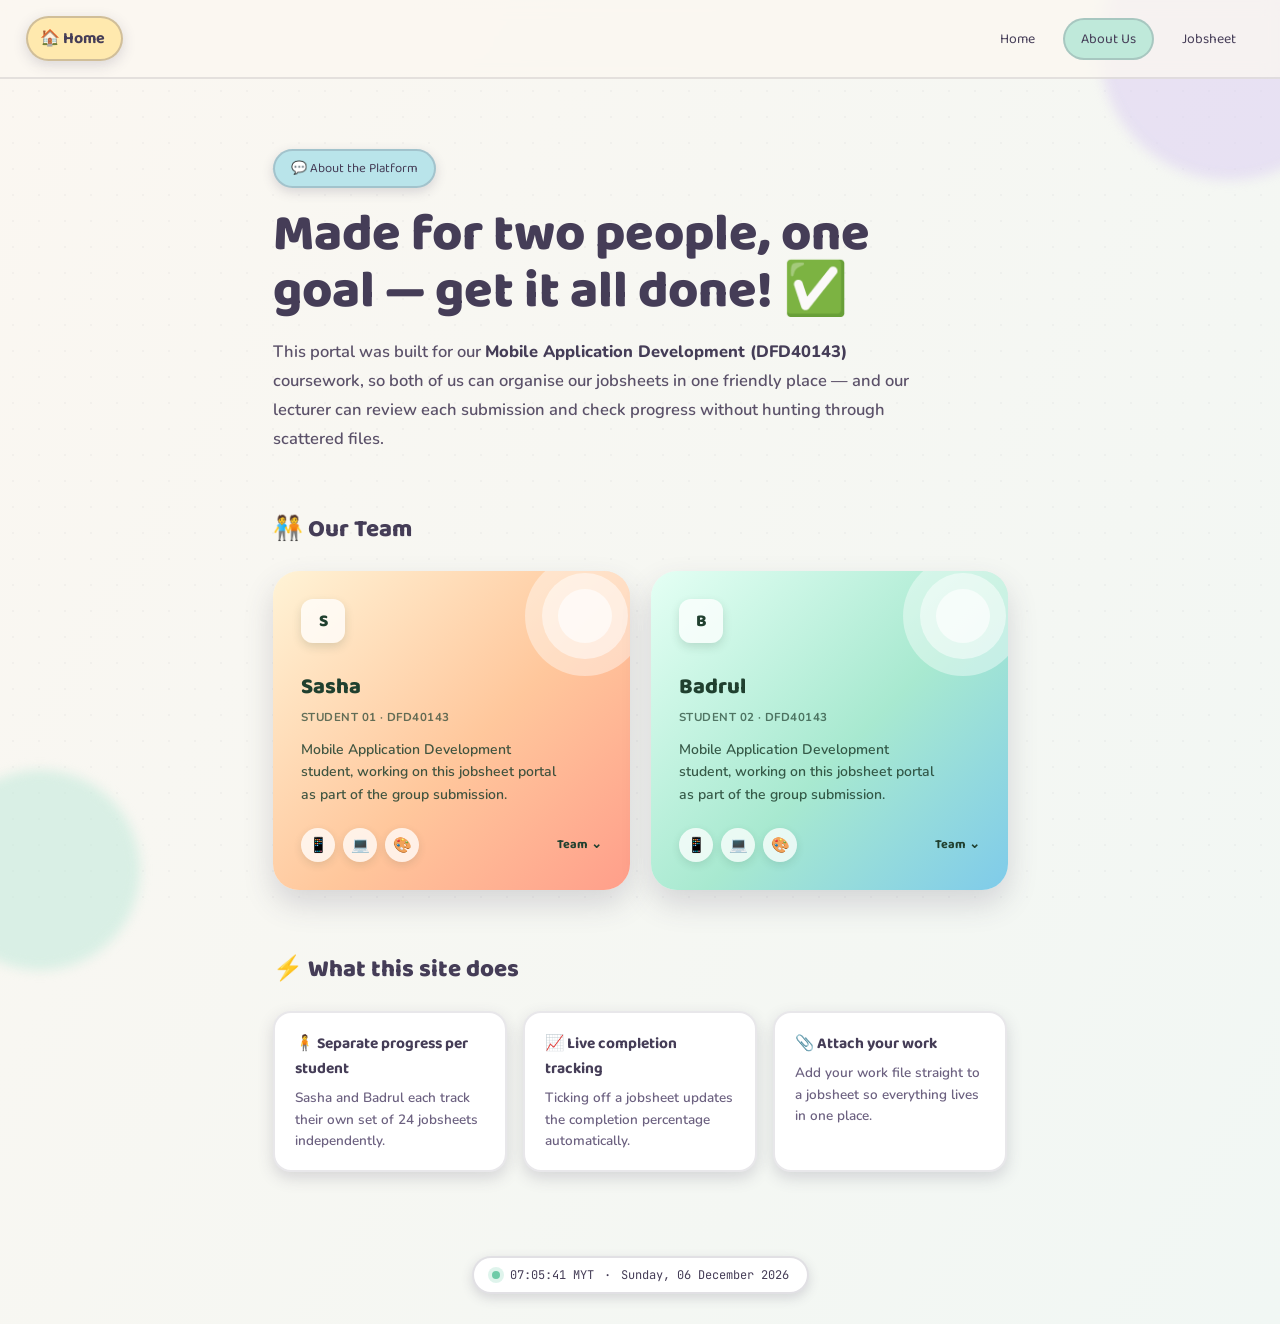
==== about.html @ 43ea73d1 "Add files via upload" ====
<!DOCTYPE html>
<html lang="en">
<head>
<meta charset="UTF-8">
<meta name="viewport" content="width=device-width, initial-scale=1.0">
<title>About Us — DFD40143 Jobsheet Portal</title>
<link rel="preconnect" href="https://fonts.googleapis.com">
<link href="https://fonts.googleapis.com/css2?family=Baloo+2:wght@600;700;800&family=Nunito:wght@400;600;700;800&family=JetBrains+Mono:wght@500&display=swap" rel="stylesheet">
<style>
  :root{
    --cream:#FBF7F1; --ink:#453D57;
    --coral:#FFC1B3; --sun:#FFE9AE; --mint:#BFE9DA; --sky:#B9E4EA; --grape:#DCCFF2;
    --shadow: rgba(69,61,87,.18);
    --shadow-strong: rgba(69,61,87,.28);
  }
  *{ box-sizing:border-box; }
  html,body{ margin:0; min-height:100%; color:var(--ink); font-family:'Nunito', sans-serif; }
  body{
    display:flex; flex-direction:column; min-height:100vh; position:relative; overflow-x:hidden;
    background:linear-gradient(120deg, #FBF7F1, #F1F7F4, #FDF1EE, #FBF7F1);
    background-size:300% 300%; animation:gradientShift 24s ease infinite;
  }
  @keyframes gradientShift{ 0%{background-position:0% 50%;} 50%{background-position:100% 50%;} 100%{background-position:0% 50%;} }

  .blob{ position:fixed; border-radius:50%; filter:blur(6px); opacity:.55; pointer-events:none; z-index:0; animation:bob 9s ease-in-out infinite; }
  .blob.b1{ width:260px; height:260px; background:var(--grape); top:-80px; right:-80px; }
  .blob.b2{ width:200px; height:200px; background:var(--mint); bottom:-70px; left:-60px; animation-delay:1.4s; }
  @keyframes bob{ 0%,100%{ transform:translateY(0) rotate(0deg); } 50%{ transform:translateY(-20px) rotate(-6deg); } }
  .dots{ position:fixed; inset:0; z-index:0; pointer-events:none; background-image:radial-gradient(var(--ink) 1px, transparent 1px); background-size:26px 26px; opacity:.035; }

  .site-nav{
    position:sticky; top:0; left:0; right:0; z-index:20; display:flex; align-items:center; justify-content:space-between;
    padding:16px 26px; background:rgba(251,247,241,.75); backdrop-filter:blur(8px); border-bottom:2px solid rgba(69,61,87,.12);
  }
  .home-btn{
    display:inline-flex; align-items:center; gap:8px; text-decoration:none; color:var(--ink);
    font-family:'Baloo 2', sans-serif; font-weight:700; font-size:16px;
    background:var(--sun); border:2px solid rgba(69,61,87,.25); border-radius:999px; padding:8px 16px 8px 12px;
    box-shadow:0 4px 14px var(--shadow); transition:transform .2s ease, box-shadow .2s ease;
  }
  .home-btn:hover{ transform:translateY(-3px); box-shadow:0 8px 20px var(--shadow-strong); }
  .home-btn:active{ transform:translateY(0); }
  .nav-links{ display:flex; gap:10px; font-family:'Baloo 2', sans-serif; font-size:14px; }
  .nav-links a{ color:var(--ink); text-decoration:none; padding:8px 16px; border-radius:999px; border:2px solid transparent; transition:border-color .2s ease, transform .2s ease, background .2s ease; }
  .nav-links a:hover{ background:#fff; border-color:rgba(69,61,87,.2); transform:translateY(-2px); }
  .nav-links a[aria-current="page"]{ background:var(--mint); border-color:rgba(69,61,87,.2); }

  main{ flex:1; position:relative; z-index:2; max-width:920px; margin:0 auto; padding:70px 24px 60px; }

  .pop-in{ opacity:0; transform:translateY(18px) scale(.97); animation:pop .7s cubic-bezier(.2,1.2,.4,1) forwards; }
  .pop-in.d1{ animation-delay:.05s; } .pop-in.d2{ animation-delay:.15s; } .pop-in.d3{ animation-delay:.28s; }
  @keyframes pop{ to{ opacity:1; transform:translateY(0) scale(1); } }

  .badge{ display:inline-flex; align-items:center; gap:8px; font-family:'Baloo 2', sans-serif; font-size:13px; background:var(--sky); color:var(--ink); border:2px solid rgba(69,61,87,.2); border-radius:999px; padding:7px 16px; margin-bottom:18px; box-shadow:0 4px 12px var(--shadow); }
  h1{ font-family:'Baloo 2', sans-serif; font-weight:800; font-size:clamp(32px,6vw,52px); line-height:1.1; margin:0 0 18px; max-width:660px; }
  .lede{ font-size:16.5px; line-height:1.75; color:#5b5169; max-width:660px; margin:0 0 56px; font-weight:600; }
  .lede strong{ color:var(--ink); font-weight:800; }

  h2.section-title{ font-family:'Baloo 2', sans-serif; font-weight:800; font-size:24px; margin:0 0 22px; display:flex; align-items:center; gap:8px; }

  .team-grid{ display:grid; grid-template-columns:repeat(auto-fit, minmax(280px, 1fr)); gap:22px; margin-bottom:60px; }

  /* 3D tilt gradient card, tracks the cursor */
  .tilt-wrap{ perspective:900px; }
  .member-card{
    position:relative;
    overflow:hidden;
    border-radius:26px;
    padding:28px;
    min-height:230px;
    color:#20402F;
    box-shadow:0 14px 30px var(--shadow);
    transform:perspective(900px) rotateX(0deg) rotateY(0deg) translateY(0);
    transition:transform .35s cubic-bezier(.2,.9,.3,1), box-shadow .35s ease;
    will-change:transform;
  }
  .member-card.tilting{ transition:none; }
  .member-card:hover{ box-shadow:0 22px 44px var(--shadow-strong); }

  .member-card.theme-a{ background:linear-gradient(135deg, #FFF3D6 0%, #FFC79C 55%, #FF9E8A 100%); }
  .member-card.theme-b{ background:linear-gradient(135deg, #E4FFF4 0%, #A8E9D0 55%, #7FCBEA 100%); }

  /* decorative overlapping glow rings, top-right, like the reference card */
  .card-rings{ position:absolute; top:-30px; right:-30px; width:150px; height:150px; pointer-events:none; }
  .card-rings span{
    position:absolute; border-radius:50%; background:rgba(255,255,255,.35); inset:0;
  }
  .card-rings span:nth-child(1){ inset:15px; background:rgba(255,255,255,.4); }
  .card-rings span:nth-child(2){ inset:32px; background:rgba(255,255,255,.5); }
  .card-rings span:nth-child(3){ inset:48px; background:rgba(255,255,255,.65); }

  /* cursor-follow glare */
  .card-glare{
    position:absolute; inset:0; border-radius:26px; pointer-events:none;
    background:radial-gradient(circle at var(--gx,50%) var(--gy,50%), rgba(255,255,255,.55), transparent 55%);
    opacity:0; transition:opacity .3s ease;
  }
  .member-card:hover .card-glare{ opacity:1; }

  .avatar{
    position:relative; z-index:2;
    width:44px; height:44px; border-radius:12px; display:flex; align-items:center; justify-content:center;
    font-family:'Baloo 2', sans-serif; font-weight:800; font-size:17px; color:#20402F; margin-bottom:26px;
    background:rgba(255,255,255,.75); box-shadow:0 4px 10px rgba(32,64,47,.15);
  }
  .member-card h3{ position:relative; z-index:2; font-family:'Baloo 2', sans-serif; font-weight:800; font-size:22px; margin:0 0 4px; }
  .member-card .role{ position:relative; z-index:2; font-family:'Nunito', sans-serif; font-weight:700; font-size:11.5px; letter-spacing:.04em; color:#20402F; opacity:.7; text-transform:uppercase; margin-bottom:14px; }
  .member-card p{ position:relative; z-index:2; font-size:14px; line-height:1.6; color:#20402F; opacity:.85; margin:0 0 22px; font-weight:600; max-width:85%; }

  .card-footer{ position:relative; z-index:2; display:flex; align-items:center; justify-content:space-between; }
  .card-tags{ display:flex; gap:8px; }
  .card-tags span{
    width:34px; height:34px; border-radius:50%; background:rgba(255,255,255,.75); display:flex; align-items:center; justify-content:center;
    font-size:15px; box-shadow:0 3px 8px rgba(32,64,47,.12);
  }
  .card-role-tag{
    font-family:'Baloo 2', sans-serif; font-weight:700; font-size:12.5px; color:#20402F;
    display:inline-flex; align-items:center; gap:4px;
  }

  .features{ display:grid; grid-template-columns:repeat(auto-fit, minmax(220px, 1fr)); gap:16px; }
  .feature{
    background:#fff; border:2px solid rgba(69,61,87,.12); border-radius:18px; padding:18px 20px;
    box-shadow:0 6px 16px var(--shadow); transition:transform .25s ease, box-shadow .25s ease;
  }
  .feature:hover{ transform:translateY(-5px); box-shadow:0 12px 24px var(--shadow-strong); }
  .feature h4{ font-family:'Baloo 2', sans-serif; font-size:15.5px; margin:0 0 6px; }
  .feature p{ font-size:13.5px; line-height:1.6; color:#6c6180; margin:0; font-weight:600; }

  footer{ padding:24px 24px 30px; display:flex; justify-content:center; position:relative; z-index:2; }
  .stamp{ font-family:'JetBrains Mono', monospace; font-size:12px; color:var(--ink); display:flex; align-items:center; gap:10px; background:#fff; border:2px solid rgba(69,61,87,.16); border-radius:999px; padding:9px 18px; box-shadow:0 4px 12px var(--shadow); }
  .stamp .dot{ width:8px; height:8px; border-radius:50%; background:#6FCBA8; box-shadow:0 0 0 4px rgba(111,203,168,.22); animation:blink 1.8s ease-in-out infinite; }
  @keyframes blink{ 0%,100%{opacity:1;} 50%{opacity:.35;} }

  @media (max-width:600px){
    .site-nav{ padding:12px 14px; } .nav-links a{ padding:7px 11px; font-size:12px; }
    main{ padding:60px 16px 40px; }
  }
  @media (prefers-reduced-motion: reduce){
    .blob, .pop-in, .stamp .dot, .member-card, .feature, body{ animation:none !important; transition:none !important; }
    .pop-in{ opacity:1; transform:none; }
  }
</style>
</head>
<body>

  <div class="dots" aria-hidden="true"></div>
  <div class="blob b1" aria-hidden="true"></div>
  <div class="blob b2" aria-hidden="true"></div>

  <header class="site-nav">
    <a href="index.html" class="home-btn" aria-label="Home">🏠 Home</a>
    <nav class="nav-links">
      <a href="index.html">Home</a>
      <a href="about.html" aria-current="page">About Us</a>
      <a href="jobsheet.html">Jobsheet</a>
    </nav>
  </header>

  <main>
    <div class="badge pop-in d1">💬 About the Platform</div>
    <h1 class="pop-in d2">Made for two people, one goal — get it all done! ✅</h1>
    <p class="lede pop-in d3">
      This portal was built for our <strong>Mobile Application Development (DFD40143)</strong> coursework, so
      both of us can organise our jobsheets in one friendly place — and our lecturer can review each submission
      and check progress without hunting through scattered files.
    </p>

    <h2 class="section-title">🧑‍🤝‍🧑 Our Team</h2>
    <div class="team-grid">
      <div class="tilt-wrap pop-in d1">
        <div class="member-card theme-a" data-tilt>
          <div class="card-rings" aria-hidden="true"><span></span><span></span><span></span></div>
          <div class="card-glare" aria-hidden="true"></div>
          <div class="avatar">S</div>
          <h3>Sasha</h3>
          <div class="role">Student 01 · DFD40143</div>
          <p>Mobile Application Development student, working on this jobsheet portal as part of the group submission.</p>
          <div class="card-footer">
            <div class="card-tags">
              <span>📱</span>
              <span>💻</span>
              <span>🎨</span>
            </div>
            <span class="card-role-tag">Team ⌄</span>
          </div>
        </div>
      </div>
      <div class="tilt-wrap pop-in d2">
        <div class="member-card theme-b" data-tilt>
          <div class="card-rings" aria-hidden="true"><span></span><span></span><span></span></div>
          <div class="card-glare" aria-hidden="true"></div>
          <div class="avatar">B</div>
          <h3>Badrul</h3>
          <div class="role">Student 02 · DFD40143</div>
          <p>Mobile Application Development student, working on this jobsheet portal as part of the group submission.</p>
          <div class="card-footer">
            <div class="card-tags">
              <span>📱</span>
              <span>💻</span>
              <span>🎨</span>
            </div>
            <span class="card-role-tag">Team ⌄</span>
          </div>
        </div>
      </div>
    </div>

    <h2 class="section-title">⚡ What this site does</h2>
    <div class="features">
      <div class="feature">
        <h4>🧍 Separate progress per student</h4>
        <p>Sasha and Badrul each track their own set of 24 jobsheets independently.</p>
      </div>
      <div class="feature">
        <h4>📈 Live completion tracking</h4>
        <p>Ticking off a jobsheet updates the completion percentage automatically.</p>
      </div>
      <div class="feature">
        <h4>📎 Attach your work</h4>
        <p>Add your work file straight to a jobsheet so everything lives in one place.</p>
      </div>
    </div>
  </main>

  <footer>
    <div class="stamp">
      <span class="dot" aria-hidden="true"></span>
      <span id="clock">--:--:--</span>
      <span>·</span>
      <span id="dateline">Loading Malaysia date…</span>
    </div>
  </footer>

<script>
  // 3D tilt cards that follow the cursor, like the reference card design
  document.querySelectorAll('[data-tilt]').forEach(card => {
    const maxTilt = 12; // degrees

    card.addEventListener('mousemove', (e) => {
      const r = card.getBoundingClientRect();
      const x = e.clientX - r.left;
      const y = e.clientY - r.top;
      const rotateY = ((x - r.width / 2) / (r.width / 2)) * maxTilt;
      const rotateX = -((y - r.height / 2) / (r.height / 2)) * maxTilt;
      card.classList.add('tilting');
      card.style.transform = `perspective(900px) rotateX(${rotateX}deg) rotateY(${rotateY}deg) translateY(-6px)`;
      card.style.setProperty('--gx', (x / r.width * 100) + '%');
      card.style.setProperty('--gy', (y / r.height * 100) + '%');
    });

    card.addEventListener('mouseleave', () => {
      card.classList.remove('tilting');
      card.style.transform = 'perspective(900px) rotateX(0deg) rotateY(0deg) translateY(0)';
    });
  });

  const clockEl = document.getElementById('clock');
  const dateEl = document.getElementById('dateline');
  const TZ = 'Asia/Kuala_Lumpur';
  const timeFmt = new Intl.DateTimeFormat('en-MY', { timeZone: TZ, hour:'2-digit', minute:'2-digit', second:'2-digit', hour12:false });
  const dateFmt = new Intl.DateTimeFormat('en-MY', { timeZone: TZ, weekday:'long', day:'2-digit', month:'long', year:'numeric' });
  function tick(){ const now = new Date(); clockEl.textContent = timeFmt.format(now) + ' MYT'; dateEl.textContent = dateFmt.format(now); }
  tick(); setInterval(tick, 1000);
</script>
</body>
</html>
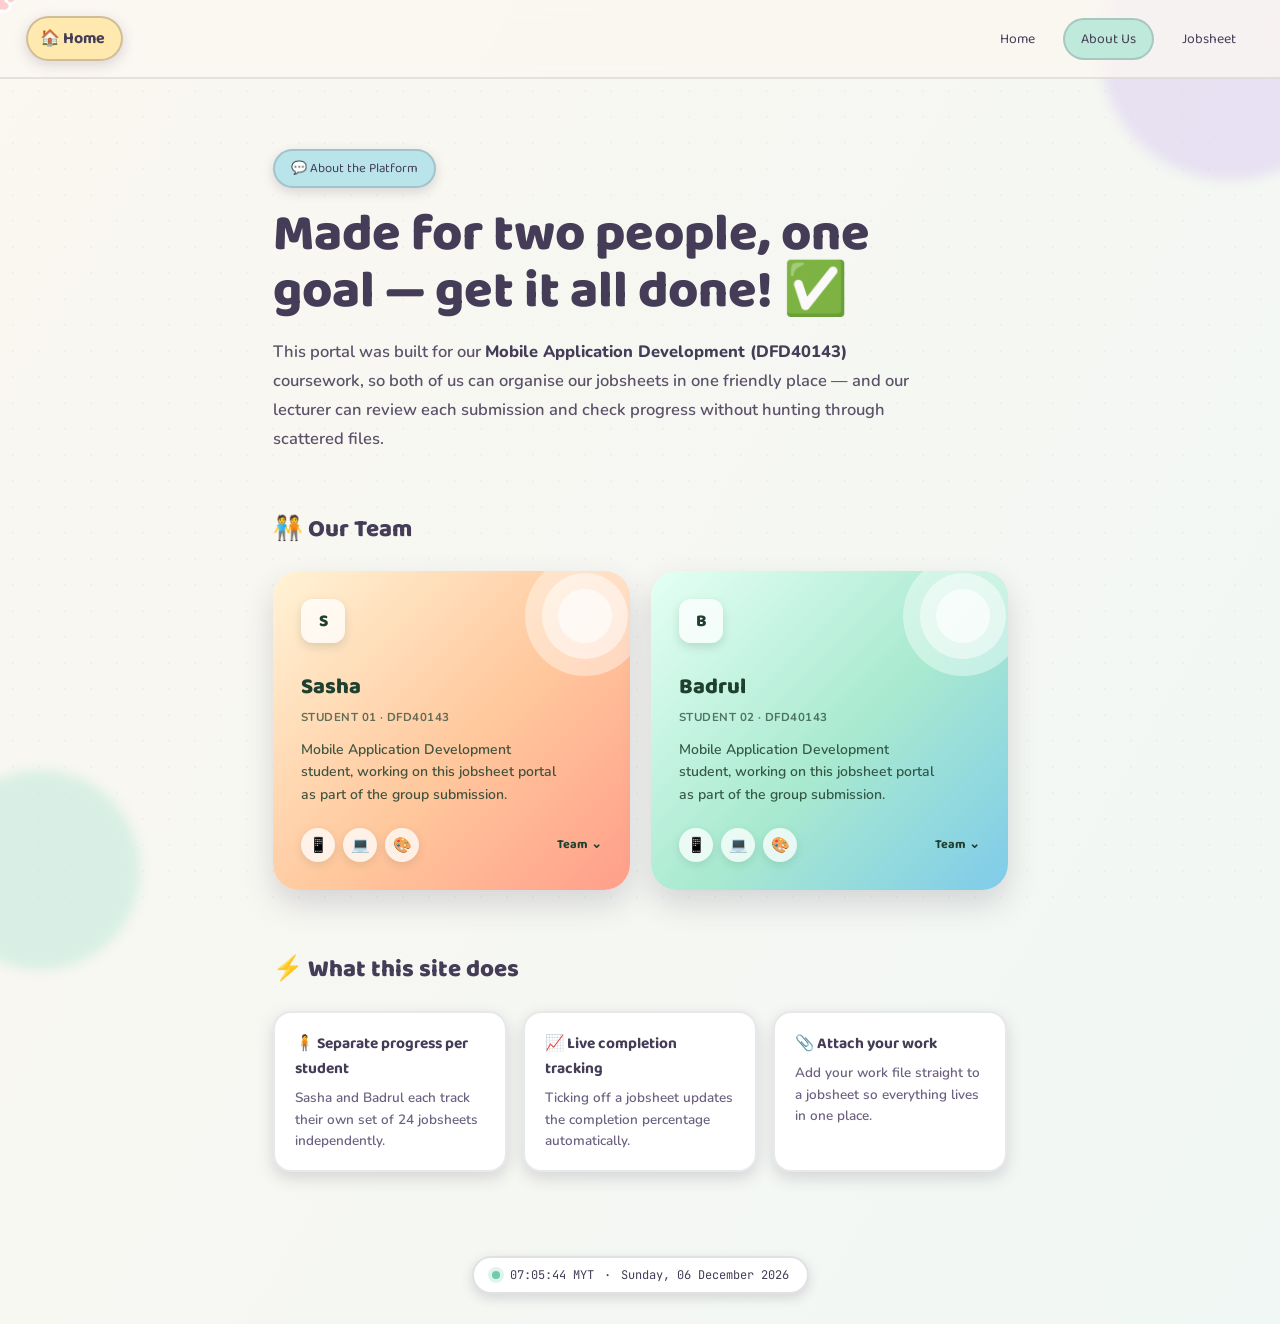
==== commit c004b265: "Add files via upload" ====
--- a/about.html
+++ b/about.html
@@ -1,6 +1,11 @@
 <!DOCTYPE html>
 <html lang="en">
 <head>
+<meta charset="UTF-8">
+<meta name="viewport" content="width=device-width, initial-scale=1.0">
+<title>Home — DFD40143 Jobsheet Portal</title>
+<link rel="preconnect" href="https://fonts.googleapis.com">
+<link rel="stylesheet" href="cursor.css">
 <meta charset="UTF-8">
 <meta name="viewport" content="width=device-width, initial-scale=1.0">
 <title>About Us — DFD40143 Jobsheet Portal</title>
@@ -13,6 +18,7 @@
     --shadow: rgba(69,61,87,.18);
     --shadow-strong: rgba(69,61,87,.28);
   }
+
   *{ box-sizing:border-box; }
   html,body{ margin:0; min-height:100%; color:var(--ink); font-family:'Nunito', sans-serif; }
   body{
@@ -143,7 +149,9 @@
 </style>
 </head>
 <body>
-
+  
+  
+  <div id="cat-cursor"></div>
   <div class="dots" aria-hidden="true"></div>
   <div class="blob b1" aria-hidden="true"></div>
   <div class="blob b2" aria-hidden="true"></div>
@@ -263,5 +271,6 @@
   function tick(){ const now = new Date(); clockEl.textContent = timeFmt.format(now) + ' MYT'; dateEl.textContent = dateFmt.format(now); }
   tick(); setInterval(tick, 1000);
 </script>
+<script src="script.js"></script>
 </body>
 </html>
--- a/cursor.css
+++ b/cursor.css
@@ -0,0 +1,25 @@
+* {
+  cursor: none !important;
+}
+
+/* Custom animated cursor element (a div, not the native OS cursor) */
+#cat-cursor {
+  position: fixed;
+  top: 0;
+  left: 0;
+  width: 32px;
+  height: 32px;
+  background-image: url('[data-uri]');
+  background-size: contain;
+  background-repeat: no-repeat;
+  background-position: center;
+  pointer-events: none;
+  z-index: 9999;
+  transform: translate(-50%, -50%);
+  animation: pawWiggle 0.6s ease-in-out infinite;
+}
+
+@keyframes pawWiggle {
+  0%, 100% { transform: translate(-50%, -50%) rotate(0deg) scale(1); }
+  50%      { transform: translate(-50%, -50%) rotate(-12deg) scale(1.08); }
+}
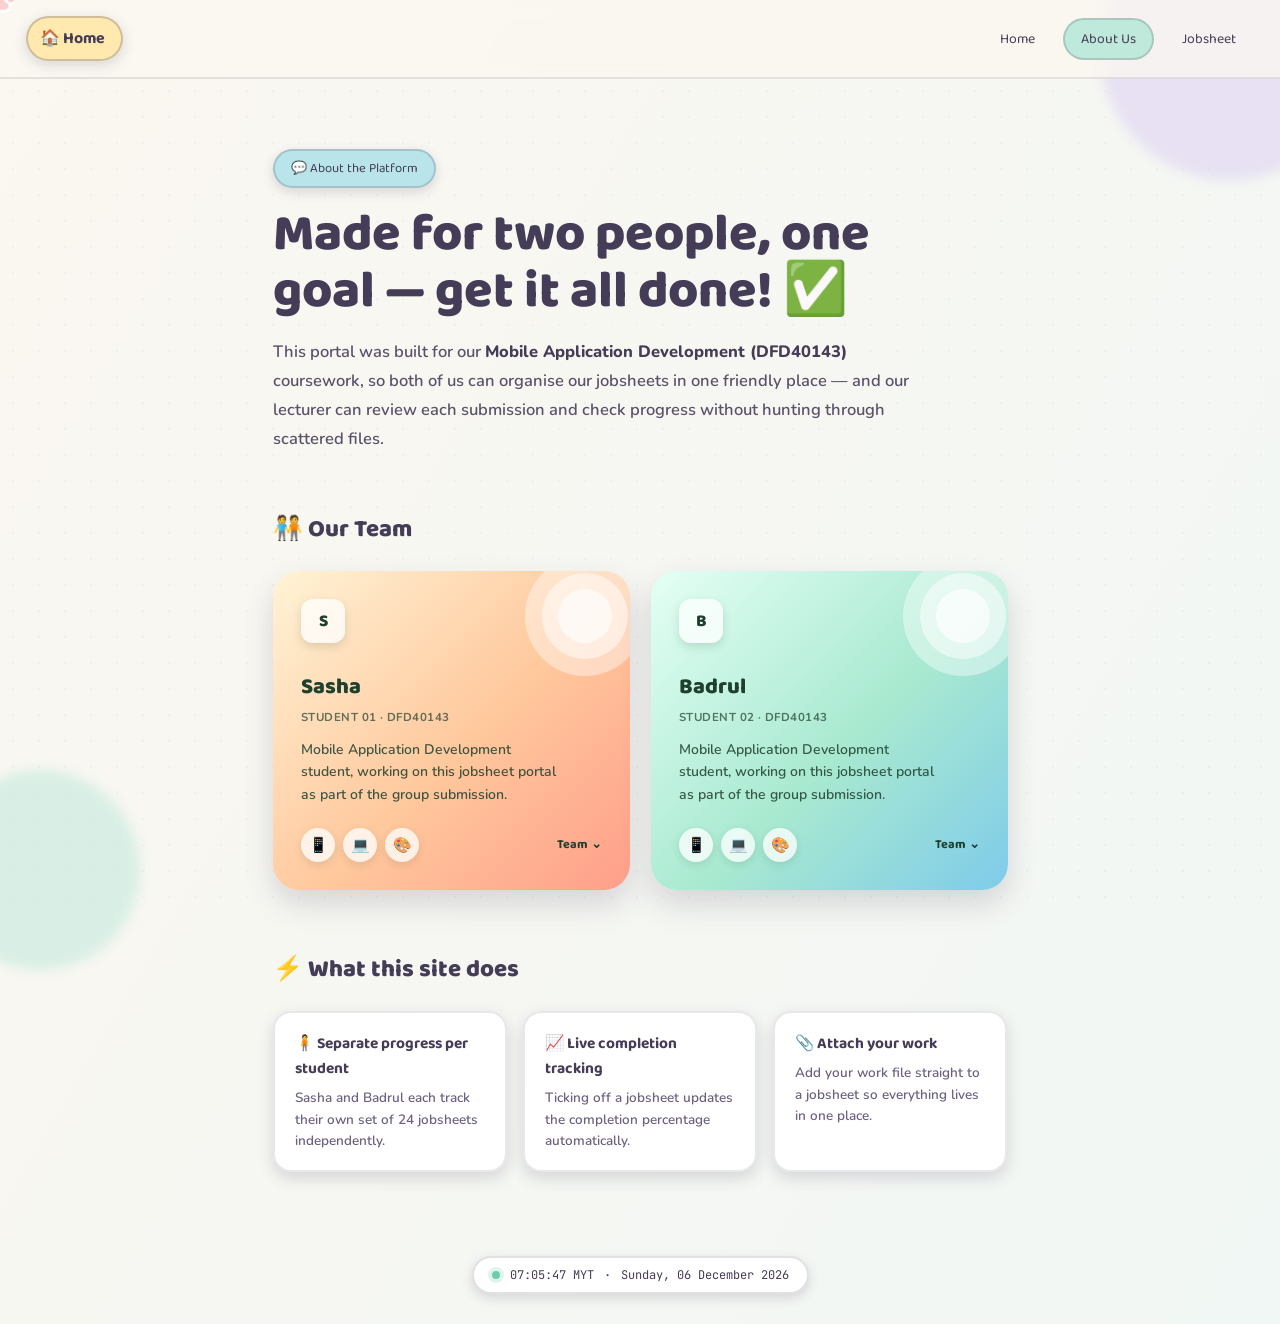
==== commit ac660ff4: "Update about.html" ====
--- a/about.html
+++ b/about.html
@@ -6,6 +6,7 @@
 <title>Home — DFD40143 Jobsheet Portal</title>
 <link rel="preconnect" href="https://fonts.googleapis.com">
 <link rel="stylesheet" href="cursor.css">
+<script src="cursor.js"></script>
 <meta charset="UTF-8">
 <meta name="viewport" content="width=device-width, initial-scale=1.0">
 <title>About Us — DFD40143 Jobsheet Portal</title>
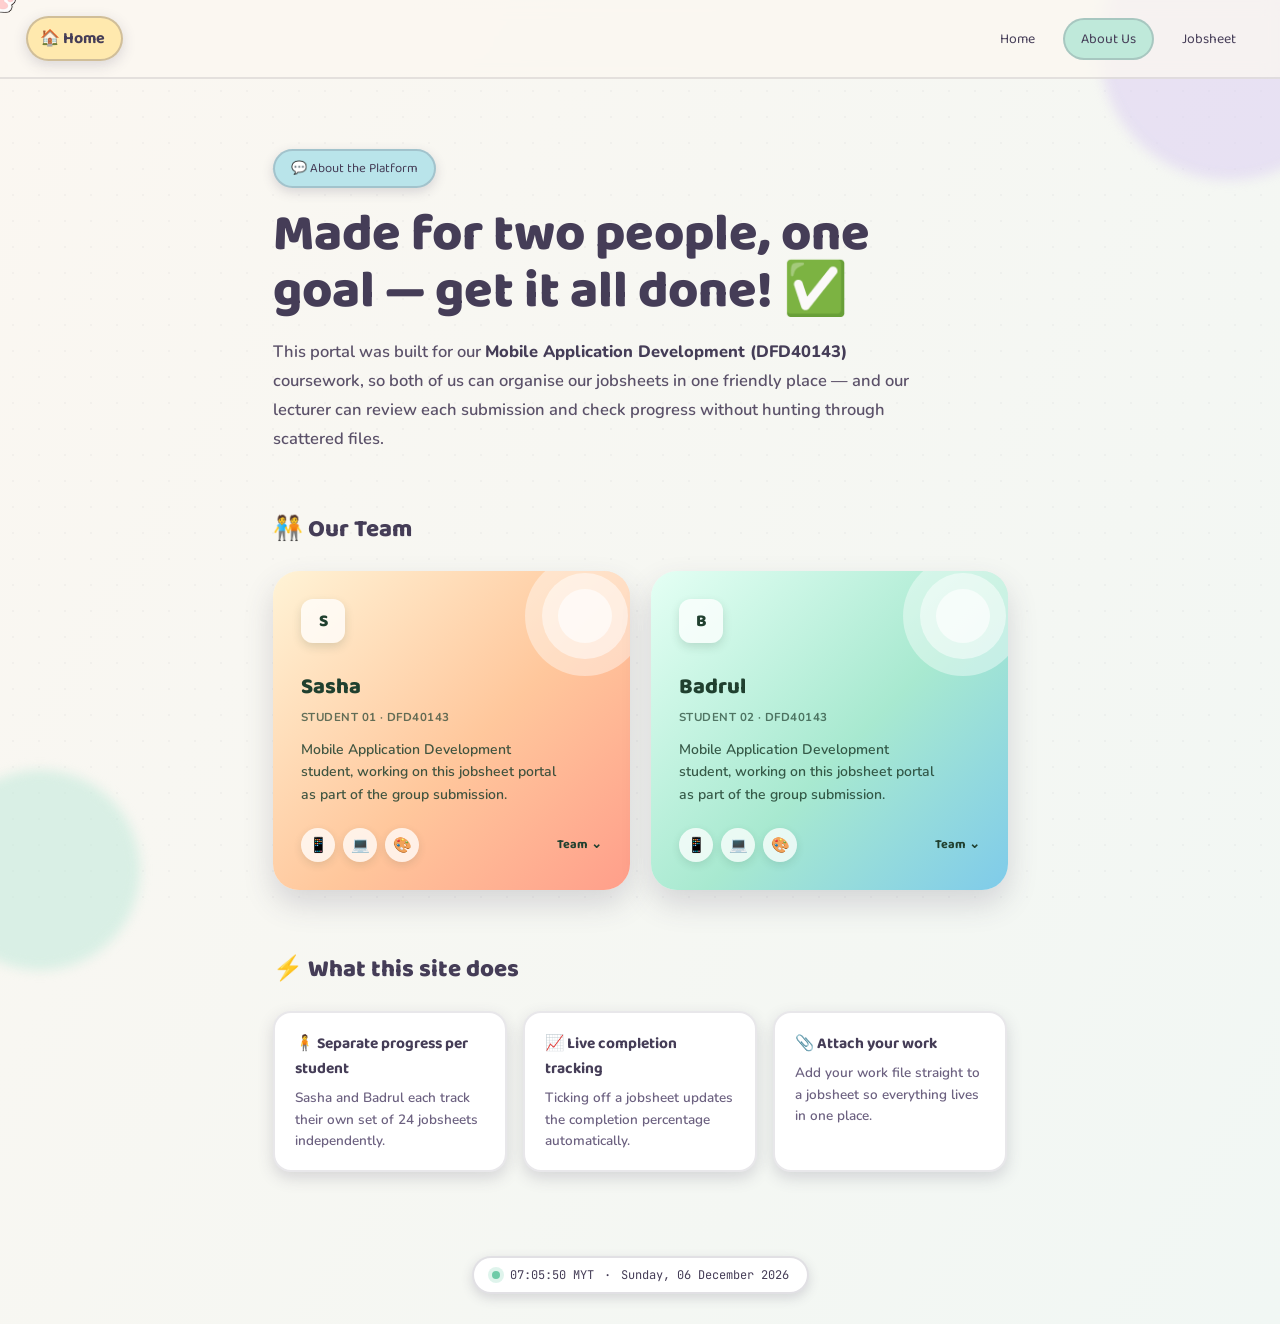
==== commit 3708be6d: "Update about.html" ====
--- a/about.html
+++ b/about.html
@@ -5,7 +5,7 @@
 <meta name="viewport" content="width=device-width, initial-scale=1.0">
 <title>Home — DFD40143 Jobsheet Portal</title>
 <link rel="preconnect" href="https://fonts.googleapis.com">
-<link rel="stylesheet" href="cursor.css">
+<link rel="stylesheet" href="cursor.css?v=2">
 <script src="cursor.js"></script>
 <meta charset="UTF-8">
 <meta name="viewport" content="width=device-width, initial-scale=1.0">
--- a/cursor.css
+++ b/cursor.css
@@ -1,7 +1,7 @@
 * {
   cursor: none !important;
 }
-
+ 
 /* Custom animated cursor element (a div, not the native OS cursor) */
 #cat-cursor {
   position: fixed;
@@ -9,7 +9,7 @@
   left: 0;
   width: 32px;
   height: 32px;
-  background-image: url('[data-uri]');
+  background-image: url('[data-uri]');
   background-size: contain;
   background-repeat: no-repeat;
   background-position: center;
@@ -18,8 +18,8 @@
   transform: translate(-50%, -50%);
   animation: pawWiggle 0.6s ease-in-out infinite;
 }
-
+ 
 @keyframes pawWiggle {
   0%, 100% { transform: translate(-50%, -50%) rotate(0deg) scale(1); }
   50%      { transform: translate(-50%, -50%) rotate(-12deg) scale(1.08); }
-}+}
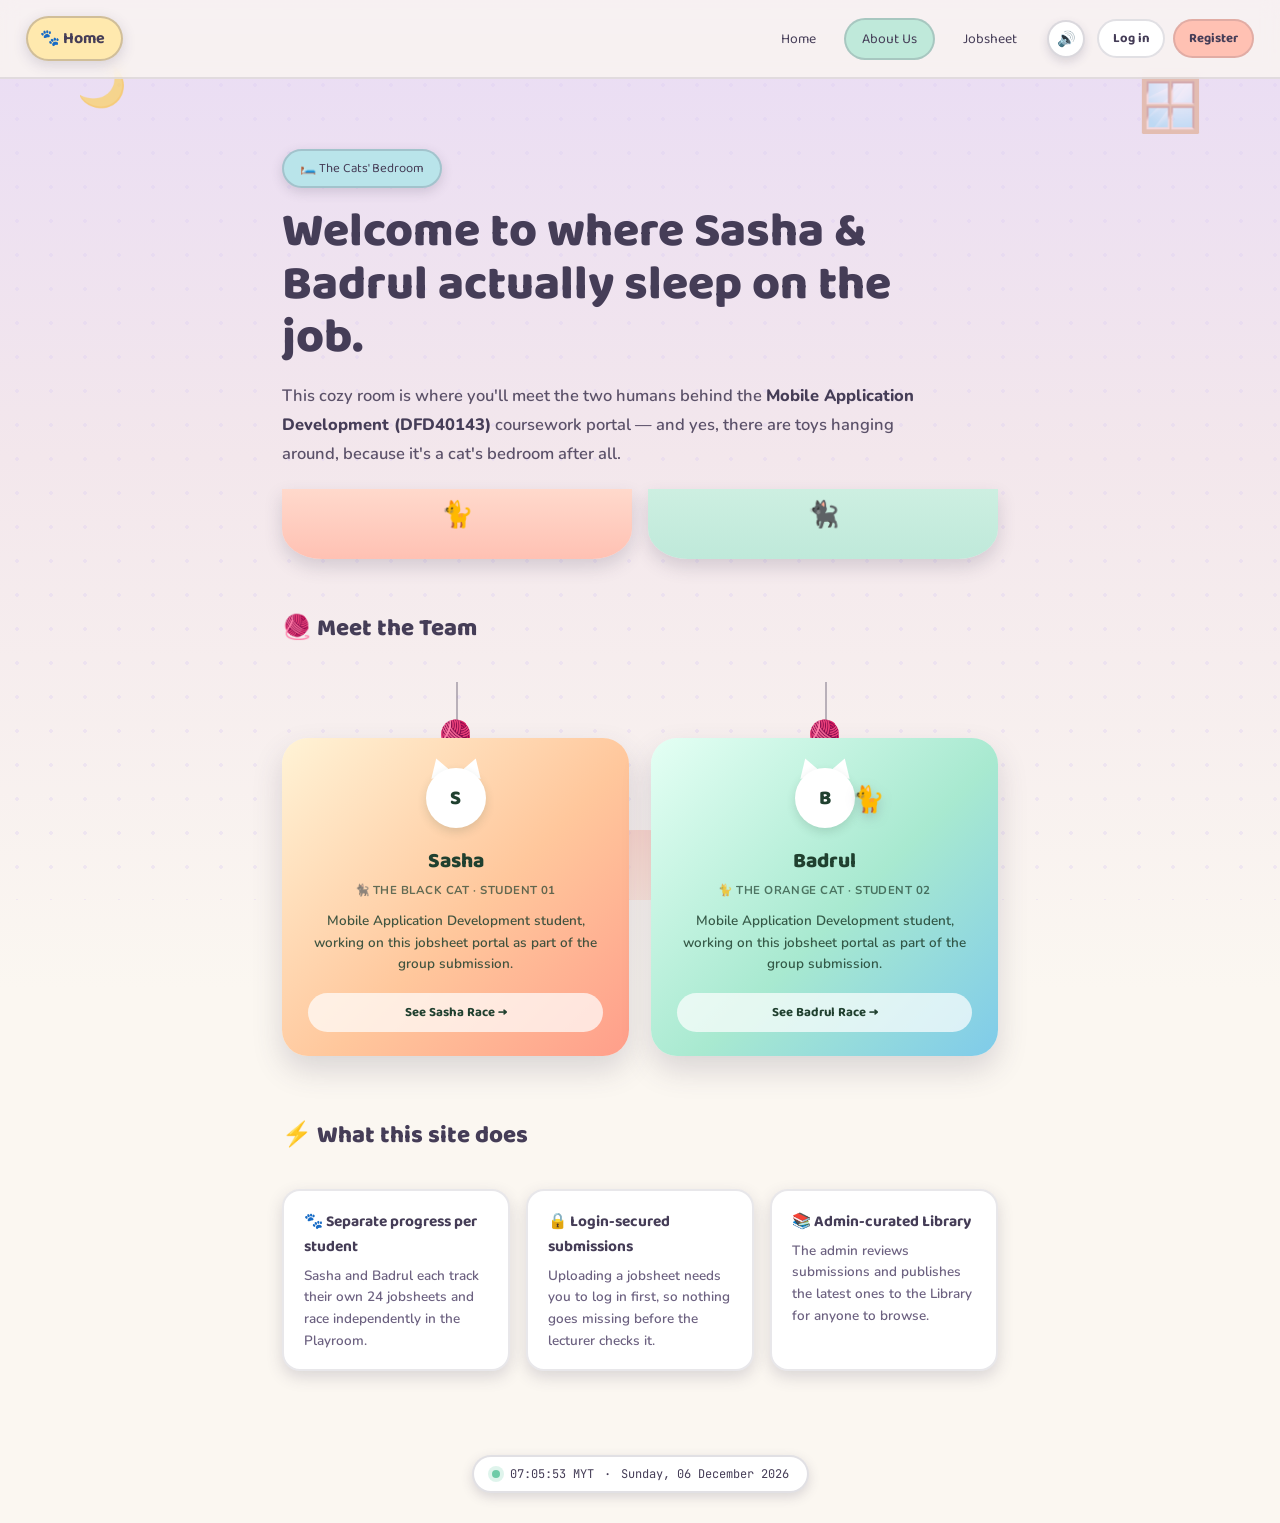
==== commit cf1ee4fd: "Add files via upload" ====
--- a/about.html
+++ b/about.html
@@ -3,37 +3,32 @@
 <head>
 <meta charset="UTF-8">
 <meta name="viewport" content="width=device-width, initial-scale=1.0">
-<title>Home — DFD40143 Jobsheet Portal</title>
-<link rel="preconnect" href="https://fonts.googleapis.com">
-<link rel="stylesheet" href="cursor.css?v=2">
-<script src="cursor.js"></script>
-<meta charset="UTF-8">
-<meta name="viewport" content="width=device-width, initial-scale=1.0">
-<title>About Us — DFD40143 Jobsheet Portal</title>
+<title>About Us — The Cat House Portal</title>
 <link rel="preconnect" href="https://fonts.googleapis.com">
 <link href="https://fonts.googleapis.com/css2?family=Baloo+2:wght@600;700;800&family=Nunito:wght@400;600;700;800&family=JetBrains+Mono:wght@500&display=swap" rel="stylesheet">
 <style>
   :root{
     --cream:#FBF7F1; --ink:#453D57;
     --coral:#FFC1B3; --sun:#FFE9AE; --mint:#BFE9DA; --sky:#B9E4EA; --grape:#DCCFF2;
+    --cocoa:#8A6A56;
     --shadow: rgba(69,61,87,.18);
     --shadow-strong: rgba(69,61,87,.28);
   }
-
   *{ box-sizing:border-box; }
   html,body{ margin:0; min-height:100%; color:var(--ink); font-family:'Nunito', sans-serif; }
   body{
     display:flex; flex-direction:column; min-height:100vh; position:relative; overflow-x:hidden;
-    background:linear-gradient(120deg, #FBF7F1, #F1F7F4, #FDF1EE, #FBF7F1);
-    background-size:300% 300%; animation:gradientShift 24s ease infinite;
-  }
-  @keyframes gradientShift{ 0%{background-position:0% 50%;} 50%{background-position:100% 50%;} 100%{background-position:0% 50%;} }
-
-  .blob{ position:fixed; border-radius:50%; filter:blur(6px); opacity:.55; pointer-events:none; z-index:0; animation:bob 9s ease-in-out infinite; }
-  .blob.b1{ width:260px; height:260px; background:var(--grape); top:-80px; right:-80px; }
-  .blob.b2{ width:200px; height:200px; background:var(--mint); bottom:-70px; left:-60px; animation-delay:1.4s; }
-  @keyframes bob{ 0%,100%{ transform:translateY(0) rotate(0deg); } 50%{ transform:translateY(-20px) rotate(-6deg); } }
-  .dots{ position:fixed; inset:0; z-index:0; pointer-events:none; background-image:radial-gradient(var(--ink) 1px, transparent 1px); background-size:26px 26px; opacity:.035; }
+    background:linear-gradient(180deg, #E9DCF5 0%, #F3E7EC 30%, #FBF7F1 65%);
+  }
+
+  /* wallpaper: soft dotted pattern like a cozy bedroom wall */
+  .wallpaper{ position:fixed; inset:0; z-index:0; pointer-events:none; background-image:radial-gradient(var(--grape) 2px, transparent 2px); background-size:34px 34px; opacity:.35; }
+  .rug{
+    position:fixed; left:50%; bottom:0; transform:translateX(-50%); width:min(90vw, 620px); height:70px; z-index:0; pointer-events:none;
+    background:linear-gradient(180deg, var(--coral), #FFD9CC); border-radius:50% 50% 0 0 / 100% 100% 0 0; opacity:.55;
+  }
+  .window-deco{ position:fixed; top:70px; right:6%; font-size:52px; z-index:0; pointer-events:none; opacity:.4; }
+  .moon{ position:fixed; top:60px; left:6%; font-size:40px; z-index:0; pointer-events:none; opacity:.5; }
 
   .site-nav{
     position:sticky; top:0; left:0; right:0; z-index:20; display:flex; align-items:center; justify-content:space-between;
@@ -45,12 +40,20 @@
     background:var(--sun); border:2px solid rgba(69,61,87,.25); border-radius:999px; padding:8px 16px 8px 12px;
     box-shadow:0 4px 14px var(--shadow); transition:transform .2s ease, box-shadow .2s ease;
   }
-  .home-btn:hover{ transform:translateY(-3px); box-shadow:0 8px 20px var(--shadow-strong); }
-  .home-btn:active{ transform:translateY(0); }
+  .home-btn:hover{ transform:translateY(-3px) rotate(-4deg); box-shadow:0 8px 20px var(--shadow-strong); }
   .nav-links{ display:flex; gap:10px; font-family:'Baloo 2', sans-serif; font-size:14px; }
   .nav-links a{ color:var(--ink); text-decoration:none; padding:8px 16px; border-radius:999px; border:2px solid transparent; transition:border-color .2s ease, transform .2s ease, background .2s ease; }
   .nav-links a:hover{ background:#fff; border-color:rgba(69,61,87,.2); transform:translateY(-2px); }
   .nav-links a[aria-current="page"]{ background:var(--mint); border-color:rgba(69,61,87,.2); }
+  .nav-right{ display:flex; align-items:center; gap:12px; flex-wrap:wrap; }
+  .auth-hi{ font-family:'Baloo 2', sans-serif; font-weight:700; font-size:13px; color:#6c6180; }
+  .auth-link{
+    font-family:'Baloo 2', sans-serif; font-weight:700; font-size:13px; text-decoration:none; color:var(--ink);
+    background:#fff; border:2px solid rgba(69,61,87,.16); border-radius:999px; padding:7px 14px; cursor:pointer;
+    transition:transform .2s ease, background .2s ease;
+  }
+  .auth-link:hover{ transform:translateY(-2px); }
+  .auth-link-primary{ background:var(--coral); }
 
   main{ flex:1; position:relative; z-index:2; max-width:920px; margin:0 auto; padding:70px 24px 60px; }
 
@@ -59,71 +62,71 @@
   @keyframes pop{ to{ opacity:1; transform:translateY(0) scale(1); } }
 
   .badge{ display:inline-flex; align-items:center; gap:8px; font-family:'Baloo 2', sans-serif; font-size:13px; background:var(--sky); color:var(--ink); border:2px solid rgba(69,61,87,.2); border-radius:999px; padding:7px 16px; margin-bottom:18px; box-shadow:0 4px 12px var(--shadow); }
-  h1{ font-family:'Baloo 2', sans-serif; font-weight:800; font-size:clamp(32px,6vw,52px); line-height:1.1; margin:0 0 18px; max-width:660px; }
-  .lede{ font-size:16.5px; line-height:1.75; color:#5b5169; max-width:660px; margin:0 0 56px; font-weight:600; }
+  h1{ font-family:'Baloo 2', sans-serif; font-weight:800; font-size:clamp(30px,5.6vw,48px); line-height:1.1; margin:0 0 18px; max-width:660px; }
+  .lede{ font-size:16.5px; line-height:1.75; color:#5b5169; max-width:660px; margin:0 0 20px; font-weight:600; }
   .lede strong{ color:var(--ink); font-weight:800; }
 
-  h2.section-title{ font-family:'Baloo 2', sans-serif; font-weight:800; font-size:24px; margin:0 0 22px; display:flex; align-items:center; gap:8px; }
-
-  .team-grid{ display:grid; grid-template-columns:repeat(auto-fit, minmax(280px, 1fr)); gap:22px; margin-bottom:60px; }
-
-  /* 3D tilt gradient card, tracks the cursor */
+  /* two little beds side by side, decorative flavor for the room */
+  .room-strip{ display:flex; gap:16px; margin-bottom:50px; flex-wrap:wrap; }
+  .cat-bed{
+    flex:1 1 200px; height:70px; border-radius:0 0 40px 40px / 0 0 30px 30px; position:relative; overflow:hidden;
+    box-shadow:0 8px 18px var(--shadow);
+  }
+  .cat-bed.a{ background:linear-gradient(180deg, #FFD9CC, #FFC1B3); }
+  .cat-bed.b{ background:linear-gradient(180deg, #CDEFE1, #BFE9DA); }
+  .cat-bed span{ position:absolute; top:8px; left:50%; transform:translateX(-50%); font-size:26px; }
+
+  h2.section-title{ font-family:'Baloo 2', sans-serif; font-weight:800; font-size:24px; margin:0 0 34px; display:flex; align-items:center; gap:8px; }
+
+  /* team cards, hanging from a string with a yarn ball toy above each */
+  .team-grid{ display:grid; grid-template-columns:repeat(auto-fit, minmax(260px, 1fr)); gap:60px 22px; margin-bottom:60px; }
+  .hang-wrap{ position:relative; padding-top:56px; }
+  .hang-string{
+    position:absolute; top:0; left:50%; width:2px; height:38px; background:rgba(69,61,87,.35); transform-origin:top center;
+    animation:swing 3.4s ease-in-out infinite;
+  }
+  .hang-ball{
+    position:absolute; top:34px; left:50%; transform:translateX(-50%); font-size:30px; transform-origin:top center;
+    animation:swing 3.4s ease-in-out infinite;
+  }
+  @keyframes swing{ 0%,100%{ transform:rotate(-8deg) translateX(-50%); } 50%{ transform:rotate(8deg) translateX(-50%); } }
+  .hang-wrap.b .hang-string, .hang-wrap.b .hang-ball{ animation-delay:.4s; }
+
   .tilt-wrap{ perspective:900px; }
-  .member-card{
-    position:relative;
-    overflow:hidden;
-    border-radius:26px;
-    padding:28px;
-    min-height:230px;
-    color:#20402F;
+  .cat-card{
+    position:relative; overflow:visible; border-radius:26px; padding:30px 26px 24px;
     box-shadow:0 14px 30px var(--shadow);
-    transform:perspective(900px) rotateX(0deg) rotateY(0deg) translateY(0);
+    transform:perspective(900px) rotateX(0) rotateY(0) translateY(0);
     transition:transform .35s cubic-bezier(.2,.9,.3,1), box-shadow .35s ease;
-    will-change:transform;
-  }
-  .member-card.tilting{ transition:none; }
-  .member-card:hover{ box-shadow:0 22px 44px var(--shadow-strong); }
-
-  .member-card.theme-a{ background:linear-gradient(135deg, #FFF3D6 0%, #FFC79C 55%, #FF9E8A 100%); }
-  .member-card.theme-b{ background:linear-gradient(135deg, #E4FFF4 0%, #A8E9D0 55%, #7FCBEA 100%); }
-
-  /* decorative overlapping glow rings, top-right, like the reference card */
-  .card-rings{ position:absolute; top:-30px; right:-30px; width:150px; height:150px; pointer-events:none; }
-  .card-rings span{
-    position:absolute; border-radius:50%; background:rgba(255,255,255,.35); inset:0;
-  }
-  .card-rings span:nth-child(1){ inset:15px; background:rgba(255,255,255,.4); }
-  .card-rings span:nth-child(2){ inset:32px; background:rgba(255,255,255,.5); }
-  .card-rings span:nth-child(3){ inset:48px; background:rgba(255,255,255,.65); }
-
-  /* cursor-follow glare */
-  .card-glare{
+  }
+  .cat-card.tilting{ transition:none; }
+  .cat-card:hover{ box-shadow:0 22px 44px var(--shadow-strong); }
+  .cat-card.theme-a{ background:linear-gradient(135deg, #FFF3D6 0%, #FFC79C 55%, #FF9E8A 100%); }
+  .cat-card.theme-b{ background:linear-gradient(135deg, #E4FFF4 0%, #A8E9D0 55%, #7FCBEA 100%); }
+  .cat-glare{
     position:absolute; inset:0; border-radius:26px; pointer-events:none;
     background:radial-gradient(circle at var(--gx,50%) var(--gy,50%), rgba(255,255,255,.55), transparent 55%);
     opacity:0; transition:opacity .3s ease;
   }
-  .member-card:hover .card-glare{ opacity:1; }
-
-  .avatar{
-    position:relative; z-index:2;
-    width:44px; height:44px; border-radius:12px; display:flex; align-items:center; justify-content:center;
-    font-family:'Baloo 2', sans-serif; font-weight:800; font-size:17px; color:#20402F; margin-bottom:26px;
-    background:rgba(255,255,255,.75); box-shadow:0 4px 10px rgba(32,64,47,.15);
-  }
-  .member-card h3{ position:relative; z-index:2; font-family:'Baloo 2', sans-serif; font-weight:800; font-size:22px; margin:0 0 4px; }
-  .member-card .role{ position:relative; z-index:2; font-family:'Nunito', sans-serif; font-weight:700; font-size:11.5px; letter-spacing:.04em; color:#20402F; opacity:.7; text-transform:uppercase; margin-bottom:14px; }
-  .member-card p{ position:relative; z-index:2; font-size:14px; line-height:1.6; color:#20402F; opacity:.85; margin:0 0 22px; font-weight:600; max-width:85%; }
-
-  .card-footer{ position:relative; z-index:2; display:flex; align-items:center; justify-content:space-between; }
-  .card-tags{ display:flex; gap:8px; }
-  .card-tags span{
-    width:34px; height:34px; border-radius:50%; background:rgba(255,255,255,.75); display:flex; align-items:center; justify-content:center;
-    font-size:15px; box-shadow:0 3px 8px rgba(32,64,47,.12);
-  }
-  .card-role-tag{
-    font-family:'Baloo 2', sans-serif; font-weight:700; font-size:12.5px; color:#20402F;
-    display:inline-flex; align-items:center; gap:4px;
-  }
+  .cat-card:hover .cat-glare{ opacity:1; }
+
+  .cat-avatar{ position:relative; width:60px; height:60px; margin:0 auto 16px; z-index:2; }
+  .cat-avatar .ear{ position:absolute; top:-10px; width:0; height:0; border-left:11px solid transparent; border-right:11px solid transparent; border-bottom:18px solid #fff; }
+  .cat-avatar .ear.left{ left:2px; transform:rotate(-18deg); }
+  .cat-avatar .ear.right{ right:2px; transform:rotate(18deg); }
+  .cat-avatar .face{
+    position:relative; z-index:2; width:60px; height:60px; border-radius:50%; background:#fff;
+    display:flex; align-items:center; justify-content:center; font-family:'Baloo 2', sans-serif; font-weight:800;
+    font-size:20px; color:#20402F; box-shadow:0 4px 10px rgba(32,64,47,.15);
+  }
+  .cat-card h3{ position:relative; z-index:2; text-align:center; font-family:'Baloo 2', sans-serif; font-weight:800; font-size:21px; margin:0 0 4px; color:#20402F; }
+  .cat-card .role{ position:relative; z-index:2; text-align:center; font-family:'Nunito', sans-serif; font-weight:700; font-size:11.5px; letter-spacing:.04em; color:#20402F; opacity:.7; text-transform:uppercase; margin-bottom:12px; }
+  .cat-card p{ position:relative; z-index:2; text-align:center; font-size:13.5px; line-height:1.6; color:#20402F; opacity:.85; margin:0 0 18px; font-weight:600; }
+  .cat-card .go-btn{
+    position:relative; z-index:2; display:block; text-align:center; text-decoration:none; font-family:'Baloo 2', sans-serif;
+    font-weight:700; font-size:13px; color:#20402F; background:rgba(255,255,255,.7); border-radius:999px; padding:9px; transition:background .2s ease;
+  }
+  .cat-card .go-btn:hover{ background:#fff; }
 
   .features{ display:grid; grid-template-columns:repeat(auto-fit, minmax(220px, 1fr)); gap:16px; }
   .feature{
@@ -143,73 +146,124 @@
     .site-nav{ padding:12px 14px; } .nav-links a{ padding:7px 11px; font-size:12px; }
     main{ padding:60px 16px 40px; }
   }
+
+  /* ===== Cat Portal Core styling: cursor, click FX, loading orbit, auth nav ===== */
+  html{
+    cursor:url("data:image/svg+xml,%3Csvg xmlns='http://www.w3.org/2000/svg' width='30' height='30'%3E%3Ctext x='2' y='24' font-size='24'%3E%F0%9F%90%9F%3C/text%3E%3C/svg%3E") 8 16, auto;
+  }
+  a, button, .home-btn, [data-tilt]{
+    cursor:url("data:image/svg+xml,%3Csvg xmlns='http://www.w3.org/2000/svg' width='30' height='30'%3E%3Ctext x='2' y='24' font-size='24'%3E%F0%9F%90%9F%3C/text%3E%3C/svg%3E") 8 16, pointer;
+  }
+  .sound-toggle{
+    background:#fff; border:2px solid rgba(69,61,87,.2); border-radius:999px; width:38px; height:38px;
+    display:flex; align-items:center; justify-content:center; cursor:pointer; font-size:15px;
+    box-shadow:0 4px 10px rgba(69,61,87,.16); transition:transform .2s ease; flex-shrink:0;
+  }
+  .sound-toggle:hover{ transform:scale(1.12) rotate(-8deg); }
+  .sound-toggle:active{ transform:scale(.92); }
+  #roamKitten{ filter:drop-shadow(0 4px 6px rgba(69,61,87,.25)); user-select:none; }
+  #roamKitten.pounce{ animation:pounce .35s ease; }
+  @keyframes pounce{ 0%,100%{ transform:scale(1);} 50%{ transform:scale(1.35) rotate(-8deg);} }
+  .scratch-mark{ position:fixed; pointer-events:none; z-index:9999; font-size:20px; animation:scratchFade .9s ease forwards; transform:rotate(var(--rot)); }
+  @keyframes scratchFade{ 0%{ opacity:.9; } 100%{ opacity:0; transform:rotate(var(--rot)) translateY(-10px) scale(1.3); } }
+  .page-enter{
+    position:fixed; inset:0; z-index:999; background:var(--cream, #FBF7F1);
+    display:flex; align-items:center; justify-content:center;
+    animation:pageEnterFade 1.5s ease forwards; pointer-events:none;
+  }
+  @keyframes pageEnterFade{ 0%{ opacity:1; } 78%{ opacity:1; } 100%{ opacity:0; visibility:hidden; } }
+  .loading-orbit{ position:relative; width:170px; height:170px; }
+  .loading-orbit .yarn{ position:absolute; left:50%; top:50%; transform:translate(-50%,-50%); font-size:32px; z-index:2; }
+  .loading-orbit .cat-orbit{ position:absolute; left:50%; top:50%; width:0; height:0; }
+  .loading-orbit .cat-orbit.black{ animation:orbitSpin 1.15s linear infinite; }
+  .loading-orbit .cat-orbit.orange{ animation:orbitSpin 1.4s linear infinite reverse; }
+  .loading-orbit .cat-orbit span{ position:absolute; left:74px; top:-15px; font-size:26px; display:inline-block; }
+  @keyframes orbitSpin{ from{ transform:rotate(0deg);} to{ transform:rotate(360deg);} }
+  .paw-ring{ position:absolute; left:50%; top:50%; width:0; height:0; }
+  .paw-ring span{ position:absolute; font-size:14px; opacity:0; animation:pawAppear 1.5s ease forwards infinite; }
+  @keyframes pawAppear{ 0%,92%{ opacity:0; } 4%,88%{ opacity:.55; } 100%{ opacity:0; } }
   @media (prefers-reduced-motion: reduce){
-    .blob, .pop-in, .stamp .dot, .member-card, .feature, body{ animation:none !important; transition:none !important; }
-    .pop-in{ opacity:1; transform:none; }
+    #roamKitten, .page-enter, .loading-orbit .cat-orbit, .paw-ring span, .hang-string, .hang-ball{ animation:none !important; }
   }
 </style>
 </head>
 <body>
-  
-  
-  <div id="cat-cursor"></div>
-  <div class="dots" aria-hidden="true"></div>
-  <div class="blob b1" aria-hidden="true"></div>
-  <div class="blob b2" aria-hidden="true"></div>
+
+  <div class="page-enter" id="pageEnter">
+    <div class="loading-orbit">
+      <div class="cat-orbit black"><span>🐈‍⬛</span></div>
+      <div class="cat-orbit orange"><span>🐈</span></div>
+      <div class="yarn">🧶</div>
+    </div>
+  </div>
+
+  <div class="wallpaper" aria-hidden="true"></div>
+  <div class="moon" aria-hidden="true">🌙</div>
+  <div class="window-deco" aria-hidden="true">🪟</div>
+  <div class="rug" aria-hidden="true"></div>
 
   <header class="site-nav">
-    <a href="index.html" class="home-btn" aria-label="Home">🏠 Home</a>
-    <nav class="nav-links">
-      <a href="index.html">Home</a>
-      <a href="about.html" aria-current="page">About Us</a>
-      <a href="jobsheet.html">Jobsheet</a>
-    </nav>
+    <a href="index.html" class="home-btn" aria-label="Home">🐾 Home</a>
+    <div class="nav-right">
+      <nav class="nav-links">
+        <a href="index.html">Home</a>
+        <a href="about.html" aria-current="page">About Us</a>
+        <a href="jobsheet.html">Jobsheet</a>
+      </nav>
+      <button class="sound-toggle" id="soundToggle" type="button" aria-label="Toggle sound">🔊</button>
+      <span class="nav-right" id="authNavSlot" style="gap:8px;"></span>
+    </div>
   </header>
 
   <main>
-    <div class="badge pop-in d1">💬 About the Platform</div>
-    <h1 class="pop-in d2">Made for two people, one goal — get it all done! ✅</h1>
+    <div class="badge pop-in d1">🛏️ The Cats' Bedroom</div>
+    <h1 class="pop-in d2">Welcome to where Sasha &amp; Badrul actually sleep on the job.</h1>
     <p class="lede pop-in d3">
-      This portal was built for our <strong>Mobile Application Development (DFD40143)</strong> coursework, so
-      both of us can organise our jobsheets in one friendly place — and our lecturer can review each submission
-      and check progress without hunting through scattered files.
+      This cozy room is where you'll meet the two humans behind the <strong>Mobile Application Development
+      (DFD40143)</strong> coursework portal — and yes, there are toys hanging around, because it's a cat's
+      bedroom after all.
     </p>
 
-    <h2 class="section-title">🧑‍🤝‍🧑 Our Team</h2>
+    <div class="room-strip pop-in d3">
+      <div class="cat-bed a"><span>🐈</span></div>
+      <div class="cat-bed b"><span>🐈‍⬛</span></div>
+    </div>
+
+    <h2 class="section-title">🧶 Meet the Team</h2>
     <div class="team-grid">
-      <div class="tilt-wrap pop-in d1">
-        <div class="member-card theme-a" data-tilt>
-          <div class="card-rings" aria-hidden="true"><span></span><span></span><span></span></div>
-          <div class="card-glare" aria-hidden="true"></div>
-          <div class="avatar">S</div>
-          <h3>Sasha</h3>
-          <div class="role">Student 01 · DFD40143</div>
-          <p>Mobile Application Development student, working on this jobsheet portal as part of the group submission.</p>
-          <div class="card-footer">
-            <div class="card-tags">
-              <span>📱</span>
-              <span>💻</span>
-              <span>🎨</span>
+      <div class="hang-wrap">
+        <div class="hang-string" aria-hidden="true"></div>
+        <div class="hang-ball" aria-hidden="true">🧶</div>
+        <div class="tilt-wrap pop-in d1">
+          <div class="cat-card theme-a" data-tilt>
+            <div class="cat-glare" aria-hidden="true"></div>
+            <div class="cat-avatar">
+              <div class="ear left"></div>
+              <div class="ear right"></div>
+              <div class="face">S</div>
             </div>
-            <span class="card-role-tag">Team ⌄</span>
+            <h3>Sasha</h3>
+            <div class="role">🐈‍⬛ The Black Cat · Student 01</div>
+            <p>Mobile Application Development student, working on this jobsheet portal as part of the group submission.</p>
+            <a href="jobsheet.html" class="go-btn">See Sasha Race →</a>
           </div>
         </div>
       </div>
-      <div class="tilt-wrap pop-in d2">
-        <div class="member-card theme-b" data-tilt>
-          <div class="card-rings" aria-hidden="true"><span></span><span></span><span></span></div>
-          <div class="card-glare" aria-hidden="true"></div>
-          <div class="avatar">B</div>
-          <h3>Badrul</h3>
-          <div class="role">Student 02 · DFD40143</div>
-          <p>Mobile Application Development student, working on this jobsheet portal as part of the group submission.</p>
-          <div class="card-footer">
-            <div class="card-tags">
-              <span>📱</span>
-              <span>💻</span>
-              <span>🎨</span>
+      <div class="hang-wrap b">
+        <div class="hang-string" aria-hidden="true"></div>
+        <div class="hang-ball" aria-hidden="true">🧶</div>
+        <div class="tilt-wrap pop-in d2">
+          <div class="cat-card theme-b" data-tilt>
+            <div class="cat-glare" aria-hidden="true"></div>
+            <div class="cat-avatar">
+              <div class="ear left"></div>
+              <div class="ear right"></div>
+              <div class="face">B</div>
             </div>
-            <span class="card-role-tag">Team ⌄</span>
+            <h3>Badrul</h3>
+            <div class="role">🐈 The Orange Cat · Student 02</div>
+            <p>Mobile Application Development student, working on this jobsheet portal as part of the group submission.</p>
+            <a href="jobsheet.html" class="go-btn">See Badrul Race →</a>
           </div>
         </div>
       </div>
@@ -218,16 +272,16 @@
     <h2 class="section-title">⚡ What this site does</h2>
     <div class="features">
       <div class="feature">
-        <h4>🧍 Separate progress per student</h4>
-        <p>Sasha and Badrul each track their own set of 24 jobsheets independently.</p>
+        <h4>🐾 Separate progress per student</h4>
+        <p>Sasha and Badrul each track their own 24 jobsheets and race independently in the Playroom.</p>
       </div>
       <div class="feature">
-        <h4>📈 Live completion tracking</h4>
-        <p>Ticking off a jobsheet updates the completion percentage automatically.</p>
+        <h4>🔒 Login-secured submissions</h4>
+        <p>Uploading a jobsheet needs you to log in first, so nothing goes missing before the lecturer checks it.</p>
       </div>
       <div class="feature">
-        <h4>📎 Attach your work</h4>
-        <p>Add your work file straight to a jobsheet so everything lives in one place.</p>
+        <h4>📚 Admin-curated Library</h4>
+        <p>The admin reviews submissions and publishes the latest ones to the Library for anyone to browse.</p>
       </div>
     </div>
   </main>
@@ -242,14 +296,12 @@
   </footer>
 
 <script>
-  // 3D tilt cards that follow the cursor, like the reference card design
   document.querySelectorAll('[data-tilt]').forEach(card => {
-    const maxTilt = 12; // degrees
-
+    const maxTilt = 12;
+    card.addEventListener('mouseenter', () => { if (window.catPlayPurr) window.catPlayPurr(); });
     card.addEventListener('mousemove', (e) => {
       const r = card.getBoundingClientRect();
-      const x = e.clientX - r.left;
-      const y = e.clientY - r.top;
+      const x = e.clientX - r.left, y = e.clientY - r.top;
       const rotateY = ((x - r.width / 2) / (r.width / 2)) * maxTilt;
       const rotateX = -((y - r.height / 2) / (r.height / 2)) * maxTilt;
       card.classList.add('tilting');
@@ -257,7 +309,6 @@
       card.style.setProperty('--gx', (x / r.width * 100) + '%');
       card.style.setProperty('--gy', (y / r.height * 100) + '%');
     });
-
     card.addEventListener('mouseleave', () => {
       card.classList.remove('tilting');
       card.style.transform = 'perspective(900px) rotateX(0deg) rotateY(0deg) translateY(0)';
@@ -272,6 +323,175 @@
   function tick(){ const now = new Date(); clockEl.textContent = timeFmt.format(now) + ' MYT'; dateEl.textContent = dateFmt.format(now); }
   tick(); setInterval(tick, 1000);
 </script>
-<script src="script.js"></script>
+
+<script>
+  // ===================================================================
+  // Cat Portal Core — shared auth, data, sound, cursor & loading system
+  // Runs on every page. Data lives in this browser's localStorage only.
+  // ===================================================================
+  (function(){
+    const TOTAL_JOBS = 24;
+
+    function seed(){
+      if (!localStorage.getItem('users')){
+        localStorage.setItem('users', JSON.stringify({
+          sasha:  { password:'sasha',  role:'student', name:'Sasha'  },
+          badrul: { password:'badrul', role:'student', name:'Badrul' },
+          admin:  { password:'admin123', role:'admin', name:'Admin' }
+        }));
+      }
+      if (!localStorage.getItem('pendingRequests')) localStorage.setItem('pendingRequests', '[]');
+      if (!localStorage.getItem('libraryEntries')) localStorage.setItem('libraryEntries', '[]');
+      ['sasha','badrul'].forEach(u => {
+        if (!localStorage.getItem('jobsheet_status_' + u)) localStorage.setItem('jobsheet_status_' + u, JSON.stringify(new Array(TOTAL_JOBS).fill(false)));
+        if (!localStorage.getItem('jobsheet_submissions_' + u)) localStorage.setItem('jobsheet_submissions_' + u, JSON.stringify(new Array(TOTAL_JOBS).fill(null).map(() => ({ pdf:null, html:null, code:null, dueDate:null }))));
+      });
+    }
+    seed();
+
+        const u = JSON.parse(localStorage.getItem('users') || 'null');
+    if (u && u.admin) { u.admin.name = 'Mohd Shukri Bin Muhamad Husin'; localStorage.setItem('users', JSON.stringify(u)); }
+
+    window.CatData = {
+      TOTAL_JOBS,
+      getUsers(){ return JSON.parse(localStorage.getItem('users') || '{}'); },
+      saveUsers(u){ localStorage.setItem('users', JSON.stringify(u)); },
+      getPending(){ return JSON.parse(localStorage.getItem('pendingRequests') || '[]'); },
+      savePending(p){ localStorage.setItem('pendingRequests', JSON.stringify(p)); },
+      getLibrary(){ return JSON.parse(localStorage.getItem('libraryEntries') || '[]'); },
+      saveLibrary(l){ localStorage.setItem('libraryEntries', JSON.stringify(l)); },
+      getStatus(u){ return JSON.parse(localStorage.getItem('jobsheet_status_' + u) || 'null') || new Array(TOTAL_JOBS).fill(false); },
+      saveStatus(u, arr){ localStorage.setItem('jobsheet_status_' + u, JSON.stringify(arr)); },
+      getSubs(u){ return JSON.parse(localStorage.getItem('jobsheet_submissions_' + u) || 'null') || new Array(TOTAL_JOBS).fill(null).map(() => ({ pdf:null, html:null, code:null, dueDate:null })); },
+      saveSubs(u, arr){ localStorage.setItem('jobsheet_submissions_' + u, JSON.stringify(arr)); },
+      getSession(){ return localStorage.getItem('loggedInUser'); },
+      setSession(u){ localStorage.setItem('loggedInUser', u); },
+      clearSession(){ localStorage.removeItem('loggedInUser'); }
+    };
+
+    function renderAuthSlot(){
+      const slot = document.getElementById('authNavSlot');
+      if (!slot) return;
+      const uname = CatData.getSession();
+      const users = CatData.getUsers();
+      if (uname && users[uname]){
+        const u = users[uname];
+        slot.innerHTML = `
+          <span class="auth-hi">Hi, ${u.name} 👋</span>
+          <a href="dashboard.html" class="auth-link">Dashboard</a>
+          <button type="button" class="auth-link auth-logout" id="logoutBtn">Log out</button>
+        `;
+        const logoutBtn = document.getElementById('logoutBtn');
+        if (logoutBtn) logoutBtn.addEventListener('click', () => {
+          CatData.clearSession();
+          window.location.href = 'index.html';
+        });
+      } else {
+        slot.innerHTML = `
+          <a href="login.html" class="auth-link">Log in</a>
+          <a href="register.html" class="auth-link auth-link-primary">Register</a>
+        `;
+      }
+    }
+    document.addEventListener('DOMContentLoaded', renderAuthSlot);
+
+const SOUND_KEY = 'catSoundEnabled';
+let soundOn = localStorage.getItem(SOUND_KEY) !== 'off';
+
+// single reusable Audio object — avoids overlapping/stacking sounds on rapid clicks
+const meowAudio = new Audio('meow.mp3');
+meowAudio.preload = 'auto';
+
+function playMeowSound(){
+  if (!soundOn) return;
+  meowAudio.currentTime = 0;   // restart from beginning if already playing
+  meowAudio.play().catch(()=>{}); // catch() prevents console errors if browser blocks autoplay
+  setTimeout(() => { meowAudio.pause(); }, 1000);
+}
+
+// keep old function names so nothing else in the code breaks
+function playMeow(){ playMeowSound(); }
+function playMew(){ playMeowSound(); }
+function playScratch(){ playMeowSound(); }
+function playPurr(){ playMeowSound(); }
+function playRandomClickSound(){ playMeowSound(); }
+
+    const clickSounds = [playMeow, playMew, playScratch];
+    function playRandomClickSound(){ if (!soundOn) return; clickSounds[Math.floor(Math.random() * clickSounds.length)](); }
+    window.catPlayMeow = playMeow;
+    window.catPlayMew = playMew;
+    window.catPlayScratch = playScratch;
+    window.catPlayPurr = function(){ if (soundOn) playPurr(); };
+    window.catPlayRandom = playRandomClickSound;
+
+    document.addEventListener('DOMContentLoaded', () => {
+      const toggle = document.getElementById('soundToggle');
+      if (toggle){
+        toggle.textContent = soundOn ? '🔊' : '🔇';
+        toggle.addEventListener('click', () => {
+          soundOn = !soundOn;
+          localStorage.setItem(SOUND_KEY, soundOn ? 'on' : 'off');
+          toggle.textContent = soundOn ? '🔊' : '🔇';
+          if (soundOn) playMew();
+        });
+      }
+    });
+
+    document.addEventListener('click', (e) => {
+      if (e.target.closest('input, textarea, .sound-toggle')) return;
+      const mark = document.createElement('span');
+      mark.className = 'scratch-mark';
+      mark.innerHTML = '🐾';
+      mark.style.left = (e.clientX - 14) + 'px';
+      mark.style.top = (e.clientY - 14) + 'px';
+      mark.style.setProperty('--rot', (Math.random() * 40 - 20) + 'deg');
+      document.body.appendChild(mark);
+      setTimeout(() => mark.remove(), 900);
+      playRandomClickSound();
+    });
+
+    const kitten = document.createElement('div');
+    kitten.id = 'roamKitten';
+    kitten.textContent = '🐈';
+    Object.assign(kitten.style, { position:'fixed', fontSize:'26px', zIndex:35, pointerEvents:'none', left:'70vw', top:'82vh' });
+    document.body.appendChild(kitten);
+    let mx = window.innerWidth * 0.7, my = window.innerHeight * 0.82;
+    let kx = mx, ky = my;
+    window.addEventListener('mousemove', (e) => { mx = e.clientX; my = e.clientY; });
+    window.addEventListener('touchmove', (e) => { if (e.touches[0]){ mx = e.touches[0].clientX; my = e.touches[0].clientY; } }, { passive:true });
+    (function loop(){
+      kx += (mx - kx - 46) * 0.045;
+      ky += (my - ky + 46) * 0.045;
+      kitten.style.left = kx + 'px';
+      kitten.style.top = ky + 'px';
+      requestAnimationFrame(loop);
+    })();
+    document.addEventListener('click', () => {
+      kitten.classList.remove('pounce');
+      void kitten.offsetWidth;
+      kitten.classList.add('pounce');
+    });
+
+    const enter = document.getElementById('pageEnter');
+    if (enter){
+      const ring = document.createElement('div');
+      ring.className = 'paw-ring';
+      const steps = 14;
+      for (let i = 0; i < steps; i++){
+        const ang = (i / steps) * 360;
+        const rad = ang * Math.PI / 180;
+        const r = 78;
+        const x = Math.cos(rad) * r, y = Math.sin(rad) * r;
+        const paw = document.createElement('span');
+        paw.textContent = '🐾';
+        paw.style.transform = `translate(${x}px, ${y}px) rotate(${ang + 90}deg)`;
+        paw.style.animationDelay = (i / steps) * 0.9 + 's';
+        ring.appendChild(paw);
+      }
+      enter.appendChild(ring);
+      setTimeout(() => enter.remove(), 1500);
+    }
+  })();
+</script>
 </body>
 </html>
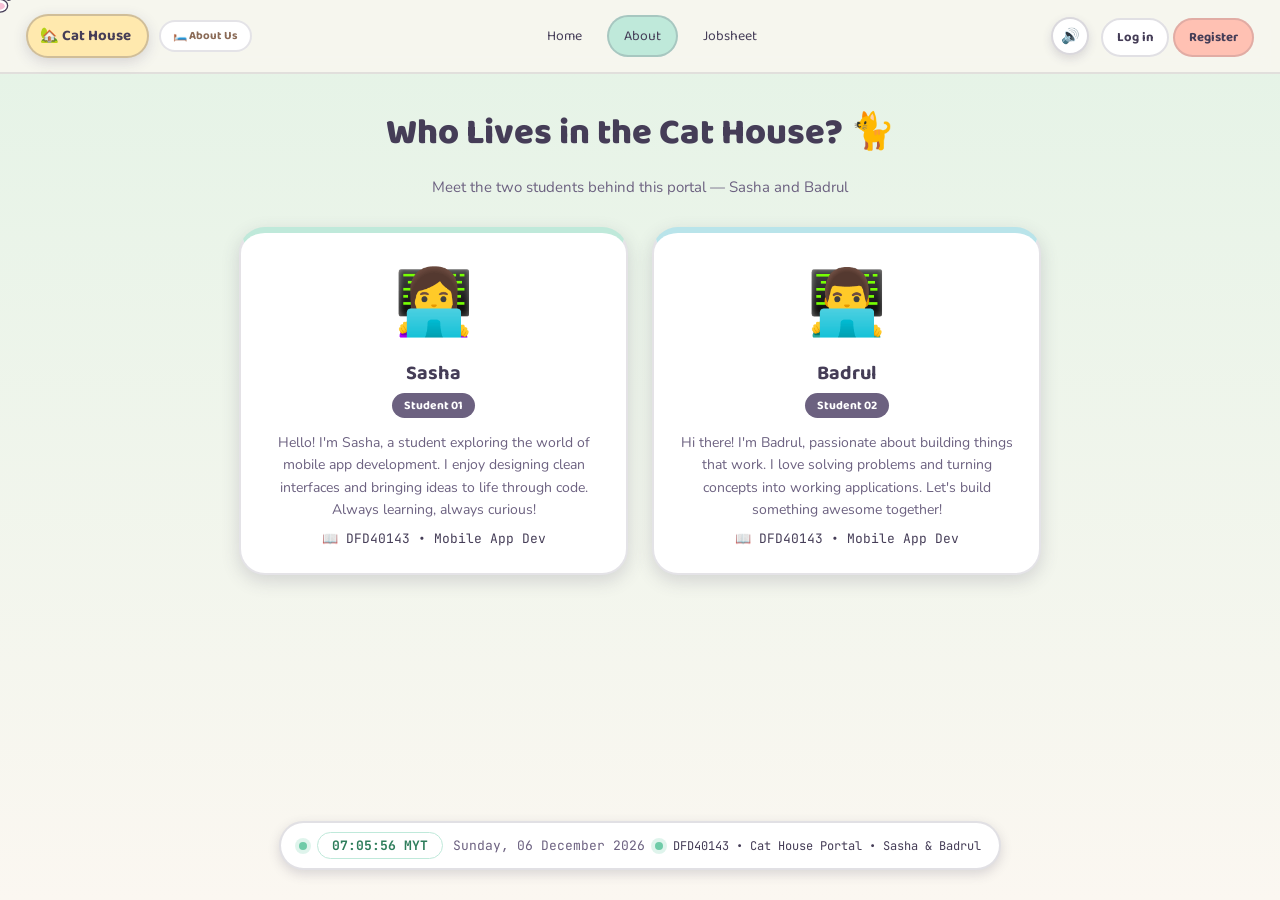
==== commit 93b5ce6c: "Add files via upload" ====
--- a/about.html
+++ b/about.html
@@ -1,497 +1,91 @@
-<!DOCTYPE html>
-<html lang="en">
-<head>
-<meta charset="UTF-8">
-<meta name="viewport" content="width=device-width, initial-scale=1.0">
-<title>About Us — The Cat House Portal</title>
-<link rel="preconnect" href="https://fonts.googleapis.com">
-<link href="https://fonts.googleapis.com/css2?family=Baloo+2:wght@600;700;800&family=Nunito:wght@400;600;700;800&family=JetBrains+Mono:wght@500&display=swap" rel="stylesheet">
-<style>
-  :root{
-    --cream:#FBF7F1; --ink:#453D57;
-    --coral:#FFC1B3; --sun:#FFE9AE; --mint:#BFE9DA; --sky:#B9E4EA; --grape:#DCCFF2;
-    --cocoa:#8A6A56;
-    --shadow: rgba(69,61,87,.18);
-    --shadow-strong: rgba(69,61,87,.28);
-  }
-  *{ box-sizing:border-box; }
-  html,body{ margin:0; min-height:100%; color:var(--ink); font-family:'Nunito', sans-serif; }
-  body{
-    display:flex; flex-direction:column; min-height:100vh; position:relative; overflow-x:hidden;
-    background:linear-gradient(180deg, #E9DCF5 0%, #F3E7EC 30%, #FBF7F1 65%);
-  }
-
-  /* wallpaper: soft dotted pattern like a cozy bedroom wall */
-  .wallpaper{ position:fixed; inset:0; z-index:0; pointer-events:none; background-image:radial-gradient(var(--grape) 2px, transparent 2px); background-size:34px 34px; opacity:.35; }
-  .rug{
-    position:fixed; left:50%; bottom:0; transform:translateX(-50%); width:min(90vw, 620px); height:70px; z-index:0; pointer-events:none;
-    background:linear-gradient(180deg, var(--coral), #FFD9CC); border-radius:50% 50% 0 0 / 100% 100% 0 0; opacity:.55;
-  }
-  .window-deco{ position:fixed; top:70px; right:6%; font-size:52px; z-index:0; pointer-events:none; opacity:.4; }
-  .moon{ position:fixed; top:60px; left:6%; font-size:40px; z-index:0; pointer-events:none; opacity:.5; }
-
-  .site-nav{
-    position:sticky; top:0; left:0; right:0; z-index:20; display:flex; align-items:center; justify-content:space-between;
-    padding:16px 26px; background:rgba(251,247,241,.75); backdrop-filter:blur(8px); border-bottom:2px solid rgba(69,61,87,.12);
-  }
-  .home-btn{
-    display:inline-flex; align-items:center; gap:8px; text-decoration:none; color:var(--ink);
-    font-family:'Baloo 2', sans-serif; font-weight:700; font-size:16px;
-    background:var(--sun); border:2px solid rgba(69,61,87,.25); border-radius:999px; padding:8px 16px 8px 12px;
-    box-shadow:0 4px 14px var(--shadow); transition:transform .2s ease, box-shadow .2s ease;
-  }
-  .home-btn:hover{ transform:translateY(-3px) rotate(-4deg); box-shadow:0 8px 20px var(--shadow-strong); }
-  .nav-links{ display:flex; gap:10px; font-family:'Baloo 2', sans-serif; font-size:14px; }
-  .nav-links a{ color:var(--ink); text-decoration:none; padding:8px 16px; border-radius:999px; border:2px solid transparent; transition:border-color .2s ease, transform .2s ease, background .2s ease; }
-  .nav-links a:hover{ background:#fff; border-color:rgba(69,61,87,.2); transform:translateY(-2px); }
-  .nav-links a[aria-current="page"]{ background:var(--mint); border-color:rgba(69,61,87,.2); }
-  .nav-right{ display:flex; align-items:center; gap:12px; flex-wrap:wrap; }
-  .auth-hi{ font-family:'Baloo 2', sans-serif; font-weight:700; font-size:13px; color:#6c6180; }
-  .auth-link{
-    font-family:'Baloo 2', sans-serif; font-weight:700; font-size:13px; text-decoration:none; color:var(--ink);
-    background:#fff; border:2px solid rgba(69,61,87,.16); border-radius:999px; padding:7px 14px; cursor:pointer;
-    transition:transform .2s ease, background .2s ease;
-  }
-  .auth-link:hover{ transform:translateY(-2px); }
-  .auth-link-primary{ background:var(--coral); }
-
-  main{ flex:1; position:relative; z-index:2; max-width:920px; margin:0 auto; padding:70px 24px 60px; }
-
-  .pop-in{ opacity:0; transform:translateY(18px) scale(.97); animation:pop .7s cubic-bezier(.2,1.2,.4,1) forwards; }
-  .pop-in.d1{ animation-delay:.05s; } .pop-in.d2{ animation-delay:.15s; } .pop-in.d3{ animation-delay:.28s; }
-  @keyframes pop{ to{ opacity:1; transform:translateY(0) scale(1); } }
-
-  .badge{ display:inline-flex; align-items:center; gap:8px; font-family:'Baloo 2', sans-serif; font-size:13px; background:var(--sky); color:var(--ink); border:2px solid rgba(69,61,87,.2); border-radius:999px; padding:7px 16px; margin-bottom:18px; box-shadow:0 4px 12px var(--shadow); }
-  h1{ font-family:'Baloo 2', sans-serif; font-weight:800; font-size:clamp(30px,5.6vw,48px); line-height:1.1; margin:0 0 18px; max-width:660px; }
-  .lede{ font-size:16.5px; line-height:1.75; color:#5b5169; max-width:660px; margin:0 0 20px; font-weight:600; }
-  .lede strong{ color:var(--ink); font-weight:800; }
-
-  /* two little beds side by side, decorative flavor for the room */
-  .room-strip{ display:flex; gap:16px; margin-bottom:50px; flex-wrap:wrap; }
-  .cat-bed{
-    flex:1 1 200px; height:70px; border-radius:0 0 40px 40px / 0 0 30px 30px; position:relative; overflow:hidden;
-    box-shadow:0 8px 18px var(--shadow);
-  }
-  .cat-bed.a{ background:linear-gradient(180deg, #FFD9CC, #FFC1B3); }
-  .cat-bed.b{ background:linear-gradient(180deg, #CDEFE1, #BFE9DA); }
-  .cat-bed span{ position:absolute; top:8px; left:50%; transform:translateX(-50%); font-size:26px; }
-
-  h2.section-title{ font-family:'Baloo 2', sans-serif; font-weight:800; font-size:24px; margin:0 0 34px; display:flex; align-items:center; gap:8px; }
-
-  /* team cards, hanging from a string with a yarn ball toy above each */
-  .team-grid{ display:grid; grid-template-columns:repeat(auto-fit, minmax(260px, 1fr)); gap:60px 22px; margin-bottom:60px; }
-  .hang-wrap{ position:relative; padding-top:56px; }
-  .hang-string{
-    position:absolute; top:0; left:50%; width:2px; height:38px; background:rgba(69,61,87,.35); transform-origin:top center;
-    animation:swing 3.4s ease-in-out infinite;
-  }
-  .hang-ball{
-    position:absolute; top:34px; left:50%; transform:translateX(-50%); font-size:30px; transform-origin:top center;
-    animation:swing 3.4s ease-in-out infinite;
-  }
-  @keyframes swing{ 0%,100%{ transform:rotate(-8deg) translateX(-50%); } 50%{ transform:rotate(8deg) translateX(-50%); } }
-  .hang-wrap.b .hang-string, .hang-wrap.b .hang-ball{ animation-delay:.4s; }
-
-  .tilt-wrap{ perspective:900px; }
-  .cat-card{
-    position:relative; overflow:visible; border-radius:26px; padding:30px 26px 24px;
-    box-shadow:0 14px 30px var(--shadow);
-    transform:perspective(900px) rotateX(0) rotateY(0) translateY(0);
-    transition:transform .35s cubic-bezier(.2,.9,.3,1), box-shadow .35s ease;
-  }
-  .cat-card.tilting{ transition:none; }
-  .cat-card:hover{ box-shadow:0 22px 44px var(--shadow-strong); }
-  .cat-card.theme-a{ background:linear-gradient(135deg, #FFF3D6 0%, #FFC79C 55%, #FF9E8A 100%); }
-  .cat-card.theme-b{ background:linear-gradient(135deg, #E4FFF4 0%, #A8E9D0 55%, #7FCBEA 100%); }
-  .cat-glare{
-    position:absolute; inset:0; border-radius:26px; pointer-events:none;
-    background:radial-gradient(circle at var(--gx,50%) var(--gy,50%), rgba(255,255,255,.55), transparent 55%);
-    opacity:0; transition:opacity .3s ease;
-  }
-  .cat-card:hover .cat-glare{ opacity:1; }
-
-  .cat-avatar{ position:relative; width:60px; height:60px; margin:0 auto 16px; z-index:2; }
-  .cat-avatar .ear{ position:absolute; top:-10px; width:0; height:0; border-left:11px solid transparent; border-right:11px solid transparent; border-bottom:18px solid #fff; }
-  .cat-avatar .ear.left{ left:2px; transform:rotate(-18deg); }
-  .cat-avatar .ear.right{ right:2px; transform:rotate(18deg); }
-  .cat-avatar .face{
-    position:relative; z-index:2; width:60px; height:60px; border-radius:50%; background:#fff;
-    display:flex; align-items:center; justify-content:center; font-family:'Baloo 2', sans-serif; font-weight:800;
-    font-size:20px; color:#20402F; box-shadow:0 4px 10px rgba(32,64,47,.15);
-  }
-  .cat-card h3{ position:relative; z-index:2; text-align:center; font-family:'Baloo 2', sans-serif; font-weight:800; font-size:21px; margin:0 0 4px; color:#20402F; }
-  .cat-card .role{ position:relative; z-index:2; text-align:center; font-family:'Nunito', sans-serif; font-weight:700; font-size:11.5px; letter-spacing:.04em; color:#20402F; opacity:.7; text-transform:uppercase; margin-bottom:12px; }
-  .cat-card p{ position:relative; z-index:2; text-align:center; font-size:13.5px; line-height:1.6; color:#20402F; opacity:.85; margin:0 0 18px; font-weight:600; }
-  .cat-card .go-btn{
-    position:relative; z-index:2; display:block; text-align:center; text-decoration:none; font-family:'Baloo 2', sans-serif;
-    font-weight:700; font-size:13px; color:#20402F; background:rgba(255,255,255,.7); border-radius:999px; padding:9px; transition:background .2s ease;
-  }
-  .cat-card .go-btn:hover{ background:#fff; }
-
-  .features{ display:grid; grid-template-columns:repeat(auto-fit, minmax(220px, 1fr)); gap:16px; }
-  .feature{
-    background:#fff; border:2px solid rgba(69,61,87,.12); border-radius:18px; padding:18px 20px;
-    box-shadow:0 6px 16px var(--shadow); transition:transform .25s ease, box-shadow .25s ease;
-  }
-  .feature:hover{ transform:translateY(-5px); box-shadow:0 12px 24px var(--shadow-strong); }
-  .feature h4{ font-family:'Baloo 2', sans-serif; font-size:15.5px; margin:0 0 6px; }
-  .feature p{ font-size:13.5px; line-height:1.6; color:#6c6180; margin:0; font-weight:600; }
-
-  footer{ padding:24px 24px 30px; display:flex; justify-content:center; position:relative; z-index:2; }
-  .stamp{ font-family:'JetBrains Mono', monospace; font-size:12px; color:var(--ink); display:flex; align-items:center; gap:10px; background:#fff; border:2px solid rgba(69,61,87,.16); border-radius:999px; padding:9px 18px; box-shadow:0 4px 12px var(--shadow); }
-  .stamp .dot{ width:8px; height:8px; border-radius:50%; background:#6FCBA8; box-shadow:0 0 0 4px rgba(111,203,168,.22); animation:blink 1.8s ease-in-out infinite; }
-  @keyframes blink{ 0%,100%{opacity:1;} 50%{opacity:.35;} }
-
-  @media (max-width:600px){
-    .site-nav{ padding:12px 14px; } .nav-links a{ padding:7px 11px; font-size:12px; }
-    main{ padding:60px 16px 40px; }
-  }
-
-  /* ===== Cat Portal Core styling: cursor, click FX, loading orbit, auth nav ===== */
-  html{
-    cursor:url("data:image/svg+xml,%3Csvg xmlns='http://www.w3.org/2000/svg' width='30' height='30'%3E%3Ctext x='2' y='24' font-size='24'%3E%F0%9F%90%9F%3C/text%3E%3C/svg%3E") 8 16, auto;
-  }
-  a, button, .home-btn, [data-tilt]{
-    cursor:url("data:image/svg+xml,%3Csvg xmlns='http://www.w3.org/2000/svg' width='30' height='30'%3E%3Ctext x='2' y='24' font-size='24'%3E%F0%9F%90%9F%3C/text%3E%3C/svg%3E") 8 16, pointer;
-  }
-  .sound-toggle{
-    background:#fff; border:2px solid rgba(69,61,87,.2); border-radius:999px; width:38px; height:38px;
-    display:flex; align-items:center; justify-content:center; cursor:pointer; font-size:15px;
-    box-shadow:0 4px 10px rgba(69,61,87,.16); transition:transform .2s ease; flex-shrink:0;
-  }
-  .sound-toggle:hover{ transform:scale(1.12) rotate(-8deg); }
-  .sound-toggle:active{ transform:scale(.92); }
-  #roamKitten{ filter:drop-shadow(0 4px 6px rgba(69,61,87,.25)); user-select:none; }
-  #roamKitten.pounce{ animation:pounce .35s ease; }
-  @keyframes pounce{ 0%,100%{ transform:scale(1);} 50%{ transform:scale(1.35) rotate(-8deg);} }
-  .scratch-mark{ position:fixed; pointer-events:none; z-index:9999; font-size:20px; animation:scratchFade .9s ease forwards; transform:rotate(var(--rot)); }
-  @keyframes scratchFade{ 0%{ opacity:.9; } 100%{ opacity:0; transform:rotate(var(--rot)) translateY(-10px) scale(1.3); } }
-  .page-enter{
-    position:fixed; inset:0; z-index:999; background:var(--cream, #FBF7F1);
-    display:flex; align-items:center; justify-content:center;
-    animation:pageEnterFade 1.5s ease forwards; pointer-events:none;
-  }
-  @keyframes pageEnterFade{ 0%{ opacity:1; } 78%{ opacity:1; } 100%{ opacity:0; visibility:hidden; } }
-  .loading-orbit{ position:relative; width:170px; height:170px; }
-  .loading-orbit .yarn{ position:absolute; left:50%; top:50%; transform:translate(-50%,-50%); font-size:32px; z-index:2; }
-  .loading-orbit .cat-orbit{ position:absolute; left:50%; top:50%; width:0; height:0; }
-  .loading-orbit .cat-orbit.black{ animation:orbitSpin 1.15s linear infinite; }
-  .loading-orbit .cat-orbit.orange{ animation:orbitSpin 1.4s linear infinite reverse; }
-  .loading-orbit .cat-orbit span{ position:absolute; left:74px; top:-15px; font-size:26px; display:inline-block; }
-  @keyframes orbitSpin{ from{ transform:rotate(0deg);} to{ transform:rotate(360deg);} }
-  .paw-ring{ position:absolute; left:50%; top:50%; width:0; height:0; }
-  .paw-ring span{ position:absolute; font-size:14px; opacity:0; animation:pawAppear 1.5s ease forwards infinite; }
-  @keyframes pawAppear{ 0%,92%{ opacity:0; } 4%,88%{ opacity:.55; } 100%{ opacity:0; } }
-  @media (prefers-reduced-motion: reduce){
-    #roamKitten, .page-enter, .loading-orbit .cat-orbit, .paw-ring span, .hang-string, .hang-ball{ animation:none !important; }
-  }
-</style>
-</head>
-<body>
-
-  <div class="page-enter" id="pageEnter">
-    <div class="loading-orbit">
-      <div class="cat-orbit black"><span>🐈‍⬛</span></div>
-      <div class="cat-orbit orange"><span>🐈</span></div>
-      <div class="yarn">🧶</div>
-    </div>
-  </div>
-
-  <div class="wallpaper" aria-hidden="true"></div>
-  <div class="moon" aria-hidden="true">🌙</div>
-  <div class="window-deco" aria-hidden="true">🪟</div>
-  <div class="rug" aria-hidden="true"></div>
-
-  <header class="site-nav">
-    <a href="index.html" class="home-btn" aria-label="Home">🐾 Home</a>
-    <div class="nav-right">
-      <nav class="nav-links">
-        <a href="index.html">Home</a>
-        <a href="about.html" aria-current="page">About Us</a>
-        <a href="jobsheet.html">Jobsheet</a>
-      </nav>
-      <button class="sound-toggle" id="soundToggle" type="button" aria-label="Toggle sound">🔊</button>
-      <span class="nav-right" id="authNavSlot" style="gap:8px;"></span>
-    </div>
-  </header>
-
-  <main>
-    <div class="badge pop-in d1">🛏️ The Cats' Bedroom</div>
-    <h1 class="pop-in d2">Welcome to where Sasha &amp; Badrul actually sleep on the job.</h1>
-    <p class="lede pop-in d3">
-      This cozy room is where you'll meet the two humans behind the <strong>Mobile Application Development
-      (DFD40143)</strong> coursework portal — and yes, there are toys hanging around, because it's a cat's
-      bedroom after all.
-    </p>
-
-    <div class="room-strip pop-in d3">
-      <div class="cat-bed a"><span>🐈</span></div>
-      <div class="cat-bed b"><span>🐈‍⬛</span></div>
-    </div>
-
-    <h2 class="section-title">🧶 Meet the Team</h2>
-    <div class="team-grid">
-      <div class="hang-wrap">
-        <div class="hang-string" aria-hidden="true"></div>
-        <div class="hang-ball" aria-hidden="true">🧶</div>
-        <div class="tilt-wrap pop-in d1">
-          <div class="cat-card theme-a" data-tilt>
-            <div class="cat-glare" aria-hidden="true"></div>
-            <div class="cat-avatar">
-              <div class="ear left"></div>
-              <div class="ear right"></div>
-              <div class="face">S</div>
-            </div>
-            <h3>Sasha</h3>
-            <div class="role">🐈‍⬛ The Black Cat · Student 01</div>
-            <p>Mobile Application Development student, working on this jobsheet portal as part of the group submission.</p>
-            <a href="jobsheet.html" class="go-btn">See Sasha Race →</a>
-          </div>
-        </div>
-      </div>
-      <div class="hang-wrap b">
-        <div class="hang-string" aria-hidden="true"></div>
-        <div class="hang-ball" aria-hidden="true">🧶</div>
-        <div class="tilt-wrap pop-in d2">
-          <div class="cat-card theme-b" data-tilt>
-            <div class="cat-glare" aria-hidden="true"></div>
-            <div class="cat-avatar">
-              <div class="ear left"></div>
-              <div class="ear right"></div>
-              <div class="face">B</div>
-            </div>
-            <h3>Badrul</h3>
-            <div class="role">🐈 The Orange Cat · Student 02</div>
-            <p>Mobile Application Development student, working on this jobsheet portal as part of the group submission.</p>
-            <a href="jobsheet.html" class="go-btn">See Badrul Race →</a>
-          </div>
-        </div>
-      </div>
-    </div>
-
-    <h2 class="section-title">⚡ What this site does</h2>
-    <div class="features">
-      <div class="feature">
-        <h4>🐾 Separate progress per student</h4>
-        <p>Sasha and Badrul each track their own 24 jobsheets and race independently in the Playroom.</p>
-      </div>
-      <div class="feature">
-        <h4>🔒 Login-secured submissions</h4>
-        <p>Uploading a jobsheet needs you to log in first, so nothing goes missing before the lecturer checks it.</p>
-      </div>
-      <div class="feature">
-        <h4>📚 Admin-curated Library</h4>
-        <p>The admin reviews submissions and publishes the latest ones to the Library for anyone to browse.</p>
-      </div>
-    </div>
-  </main>
-
-  <footer>
-    <div class="stamp">
-      <span class="dot" aria-hidden="true"></span>
-      <span id="clock">--:--:--</span>
-      <span>·</span>
-      <span id="dateline">Loading Malaysia date…</span>
-    </div>
-  </footer>
-
-<script>
-  document.querySelectorAll('[data-tilt]').forEach(card => {
-    const maxTilt = 12;
-    card.addEventListener('mouseenter', () => { if (window.catPlayPurr) window.catPlayPurr(); });
-    card.addEventListener('mousemove', (e) => {
-      const r = card.getBoundingClientRect();
-      const x = e.clientX - r.left, y = e.clientY - r.top;
-      const rotateY = ((x - r.width / 2) / (r.width / 2)) * maxTilt;
-      const rotateX = -((y - r.height / 2) / (r.height / 2)) * maxTilt;
-      card.classList.add('tilting');
-      card.style.transform = `perspective(900px) rotateX(${rotateX}deg) rotateY(${rotateY}deg) translateY(-6px)`;
-      card.style.setProperty('--gx', (x / r.width * 100) + '%');
-      card.style.setProperty('--gy', (y / r.height * 100) + '%');
-    });
-    card.addEventListener('mouseleave', () => {
-      card.classList.remove('tilting');
-      card.style.transform = 'perspective(900px) rotateX(0deg) rotateY(0deg) translateY(0)';
-    });
-  });
-
-  const clockEl = document.getElementById('clock');
-  const dateEl = document.getElementById('dateline');
-  const TZ = 'Asia/Kuala_Lumpur';
-  const timeFmt = new Intl.DateTimeFormat('en-MY', { timeZone: TZ, hour:'2-digit', minute:'2-digit', second:'2-digit', hour12:false });
-  const dateFmt = new Intl.DateTimeFormat('en-MY', { timeZone: TZ, weekday:'long', day:'2-digit', month:'long', year:'numeric' });
-  function tick(){ const now = new Date(); clockEl.textContent = timeFmt.format(now) + ' MYT'; dateEl.textContent = dateFmt.format(now); }
-  tick(); setInterval(tick, 1000);
-</script>
-
-<script>
-  // ===================================================================
-  // Cat Portal Core — shared auth, data, sound, cursor & loading system
-  // Runs on every page. Data lives in this browser's localStorage only.
-  // ===================================================================
-  (function(){
-    const TOTAL_JOBS = 24;
-
-    function seed(){
-      if (!localStorage.getItem('users')){
-        localStorage.setItem('users', JSON.stringify({
-          sasha:  { password:'sasha',  role:'student', name:'Sasha'  },
-          badrul: { password:'badrul', role:'student', name:'Badrul' },
-          admin:  { password:'admin123', role:'admin', name:'Admin' }
-        }));
-      }
-      if (!localStorage.getItem('pendingRequests')) localStorage.setItem('pendingRequests', '[]');
-      if (!localStorage.getItem('libraryEntries')) localStorage.setItem('libraryEntries', '[]');
-      ['sasha','badrul'].forEach(u => {
-        if (!localStorage.getItem('jobsheet_status_' + u)) localStorage.setItem('jobsheet_status_' + u, JSON.stringify(new Array(TOTAL_JOBS).fill(false)));
-        if (!localStorage.getItem('jobsheet_submissions_' + u)) localStorage.setItem('jobsheet_submissions_' + u, JSON.stringify(new Array(TOTAL_JOBS).fill(null).map(() => ({ pdf:null, html:null, code:null, dueDate:null }))));
-      });
-    }
-    seed();
-
-        const u = JSON.parse(localStorage.getItem('users') || 'null');
-    if (u && u.admin) { u.admin.name = 'Mohd Shukri Bin Muhamad Husin'; localStorage.setItem('users', JSON.stringify(u)); }
-
-    window.CatData = {
-      TOTAL_JOBS,
-      getUsers(){ return JSON.parse(localStorage.getItem('users') || '{}'); },
-      saveUsers(u){ localStorage.setItem('users', JSON.stringify(u)); },
-      getPending(){ return JSON.parse(localStorage.getItem('pendingRequests') || '[]'); },
-      savePending(p){ localStorage.setItem('pendingRequests', JSON.stringify(p)); },
-      getLibrary(){ return JSON.parse(localStorage.getItem('libraryEntries') || '[]'); },
-      saveLibrary(l){ localStorage.setItem('libraryEntries', JSON.stringify(l)); },
-      getStatus(u){ return JSON.parse(localStorage.getItem('jobsheet_status_' + u) || 'null') || new Array(TOTAL_JOBS).fill(false); },
-      saveStatus(u, arr){ localStorage.setItem('jobsheet_status_' + u, JSON.stringify(arr)); },
-      getSubs(u){ return JSON.parse(localStorage.getItem('jobsheet_submissions_' + u) || 'null') || new Array(TOTAL_JOBS).fill(null).map(() => ({ pdf:null, html:null, code:null, dueDate:null })); },
-      saveSubs(u, arr){ localStorage.setItem('jobsheet_submissions_' + u, JSON.stringify(arr)); },
-      getSession(){ return localStorage.getItem('loggedInUser'); },
-      setSession(u){ localStorage.setItem('loggedInUser', u); },
-      clearSession(){ localStorage.removeItem('loggedInUser'); }
-    };
-
-    function renderAuthSlot(){
-      const slot = document.getElementById('authNavSlot');
-      if (!slot) return;
-      const uname = CatData.getSession();
-      const users = CatData.getUsers();
-      if (uname && users[uname]){
-        const u = users[uname];
-        slot.innerHTML = `
-          <span class="auth-hi">Hi, ${u.name} 👋</span>
-          <a href="dashboard.html" class="auth-link">Dashboard</a>
-          <button type="button" class="auth-link auth-logout" id="logoutBtn">Log out</button>
-        `;
-        const logoutBtn = document.getElementById('logoutBtn');
-        if (logoutBtn) logoutBtn.addEventListener('click', () => {
-          CatData.clearSession();
-          window.location.href = 'index.html';
-        });
-      } else {
-        slot.innerHTML = `
-          <a href="login.html" class="auth-link">Log in</a>
-          <a href="register.html" class="auth-link auth-link-primary">Register</a>
-        `;
-      }
-    }
-    document.addEventListener('DOMContentLoaded', renderAuthSlot);
-
-const SOUND_KEY = 'catSoundEnabled';
-let soundOn = localStorage.getItem(SOUND_KEY) !== 'off';
-
-// single reusable Audio object — avoids overlapping/stacking sounds on rapid clicks
-const meowAudio = new Audio('meow.mp3');
-meowAudio.preload = 'auto';
-
-function playMeowSound(){
-  if (!soundOn) return;
-  meowAudio.currentTime = 0;   // restart from beginning if already playing
-  meowAudio.play().catch(()=>{}); // catch() prevents console errors if browser blocks autoplay
-  setTimeout(() => { meowAudio.pause(); }, 1000);
-}
-
-// keep old function names so nothing else in the code breaks
-function playMeow(){ playMeowSound(); }
-function playMew(){ playMeowSound(); }
-function playScratch(){ playMeowSound(); }
-function playPurr(){ playMeowSound(); }
-function playRandomClickSound(){ playMeowSound(); }
-
-    const clickSounds = [playMeow, playMew, playScratch];
-    function playRandomClickSound(){ if (!soundOn) return; clickSounds[Math.floor(Math.random() * clickSounds.length)](); }
-    window.catPlayMeow = playMeow;
-    window.catPlayMew = playMew;
-    window.catPlayScratch = playScratch;
-    window.catPlayPurr = function(){ if (soundOn) playPurr(); };
-    window.catPlayRandom = playRandomClickSound;
-
-    document.addEventListener('DOMContentLoaded', () => {
-      const toggle = document.getElementById('soundToggle');
-      if (toggle){
-        toggle.textContent = soundOn ? '🔊' : '🔇';
-        toggle.addEventListener('click', () => {
-          soundOn = !soundOn;
-          localStorage.setItem(SOUND_KEY, soundOn ? 'on' : 'off');
-          toggle.textContent = soundOn ? '🔊' : '🔇';
-          if (soundOn) playMew();
-        });
-      }
-    });
-
-    document.addEventListener('click', (e) => {
-      if (e.target.closest('input, textarea, .sound-toggle')) return;
-      const mark = document.createElement('span');
-      mark.className = 'scratch-mark';
-      mark.innerHTML = '🐾';
-      mark.style.left = (e.clientX - 14) + 'px';
-      mark.style.top = (e.clientY - 14) + 'px';
-      mark.style.setProperty('--rot', (Math.random() * 40 - 20) + 'deg');
-      document.body.appendChild(mark);
-      setTimeout(() => mark.remove(), 900);
-      playRandomClickSound();
-    });
-
-    const kitten = document.createElement('div');
-    kitten.id = 'roamKitten';
-    kitten.textContent = '🐈';
-    Object.assign(kitten.style, { position:'fixed', fontSize:'26px', zIndex:35, pointerEvents:'none', left:'70vw', top:'82vh' });
-    document.body.appendChild(kitten);
-    let mx = window.innerWidth * 0.7, my = window.innerHeight * 0.82;
-    let kx = mx, ky = my;
-    window.addEventListener('mousemove', (e) => { mx = e.clientX; my = e.clientY; });
-    window.addEventListener('touchmove', (e) => { if (e.touches[0]){ mx = e.touches[0].clientX; my = e.touches[0].clientY; } }, { passive:true });
-    (function loop(){
-      kx += (mx - kx - 46) * 0.045;
-      ky += (my - ky + 46) * 0.045;
-      kitten.style.left = kx + 'px';
-      kitten.style.top = ky + 'px';
-      requestAnimationFrame(loop);
-    })();
-    document.addEventListener('click', () => {
-      kitten.classList.remove('pounce');
-      void kitten.offsetWidth;
-      kitten.classList.add('pounce');
-    });
-
-    const enter = document.getElementById('pageEnter');
-    if (enter){
-      const ring = document.createElement('div');
-      ring.className = 'paw-ring';
-      const steps = 14;
-      for (let i = 0; i < steps; i++){
-        const ang = (i / steps) * 360;
-        const rad = ang * Math.PI / 180;
-        const r = 78;
-        const x = Math.cos(rad) * r, y = Math.sin(rad) * r;
-        const paw = document.createElement('span');
-        paw.textContent = '🐾';
-        paw.style.transform = `translate(${x}px, ${y}px) rotate(${ang + 90}deg)`;
-        paw.style.animationDelay = (i / steps) * 0.9 + 's';
-        ring.appendChild(paw);
-      }
-      enter.appendChild(ring);
-      setTimeout(() => enter.remove(), 1500);
-    }
-  })();
-</script>
-</body>
-</html>
+<!DOCTYPE html>
+<html lang="en">
+<head>
+<meta charset="UTF-8">
+<meta name="viewport" content="width=device-width, initial-scale=1.0">
+<title>About Us — The Cat House Portal</title>
+<link rel="preconnect" href="https://fonts.googleapis.com">
+<link href="https://fonts.googleapis.com/css2?family=Baloo+2:wght@600;700;800&family=Nunito:wght@400;600;700;800&family=JetBrains+Mono:wght@500&display=swap" rel="stylesheet">
+<link rel="stylesheet" href="shared-core.css">
+<style>
+  body{
+    display:flex; flex-direction:column; min-height:100vh; position:relative; overflow-x:hidden;
+    background:linear-gradient(180deg, #E4F3E6 0%, #FBF7F1 100%);
+  }
+  main{ flex:1; padding:30px 24px; max-width:850px; margin:0 auto; width:100%; }
+  .page-title{ text-align:center; margin-bottom:30px; }
+  .page-title h1{ font-family:var(--font-display); font-weight:800; font-size:clamp(26px,5vw,36px); color:var(--ink); margin:0 0 6px; }
+  .page-title p{ font-size:15px; color:var(--ink-soft); }
+  .profiles{ display:grid; grid-template-columns:repeat(auto-fit, minmax(280px,1fr)); gap:24px; }
+  .profile-card{
+    background:#fff; border:2px solid rgba(69,61,87,.14); border-radius:var(--r-lg); padding:26px 22px; text-align:center;
+    box-shadow:0 6px 18px var(--shadow); transition:transform .25s ease;
+  }
+  .profile-card:hover{ transform:translateY(-4px); }
+  .profile-card.sasha{ border-top:6px solid var(--mint); }
+  .profile-card.badrul{ border-top:6px solid var(--sky); }
+  .avatar{ font-size:64px; margin-bottom:10px; }
+  .profile-card h2{ font-family:var(--font-display); font-weight:700; font-size:20px; color:var(--ink); margin:0 0 4px; }
+  .role{ display:inline-block; font-family:var(--font-display); font-weight:700; font-size:12px; color:#fff; background:var(--ink-soft); border-radius:var(--r-pill); padding:3px 12px; margin-bottom:14px; }
+  .profile-card p{ font-size:14px; color:var(--ink-soft); line-height:1.6; margin:0; }
+  .info-row{ display:flex; align-items:center; justify-content:center; gap:8px; font-size:13px; color:var(--ink); margin-top:8px; font-family:var(--font-mono); }
+</style>
+</head>
+<body>
+
+<div id="pageEnter" class="page-enter">
+  <div class="loading-orbit">
+    <div class="cat-orbit black"><span>🐈‍⬛</span></div>
+    <div class="cat-orbit orange"><span>🐈</span></div>
+    <div class="yarn">🧶</div>
+  </div>
+</div>
+
+<nav class="site-nav">
+  <div class="nav-left">
+    <a href="index.html" class="home-btn">🏡 Cat House</a>
+    <span class="room-badge">🛏️ About Us</span>
+  </div>
+  <div class="nav-links">
+    <a href="index.html">Home</a>
+    <a href="about.html" aria-current="page">About</a>
+    <a href="jobsheet.html">Jobsheet</a>
+  </div>
+  <div class="nav-right">
+    <button type="button" id="soundToggle" class="sound-toggle" title="Toggle meow sound"></button>
+    <span id="authNavSlot"></span>
+  </div>
+</nav>
+
+<main>
+  <div class="page-title">
+    <h1>Who Lives in the Cat House? 🐈</h1>
+    <p>Meet the two students behind this portal — Sasha and Badrul</p>
+  </div>
+
+  <div class="profiles">
+    <div class="profile-card sasha">
+      <div class="avatar">👩‍💻</div>
+      <h2>Sasha</h2>
+      <span class="role">Student 01</span>
+      <p>Hello! I'm Sasha, a student exploring the world of mobile app development. I enjoy designing clean interfaces and bringing ideas to life through code. Always learning, always curious!</p>
+      <div class="info-row">📖 DFD40143 • Mobile App Dev</div>
+    </div>
+
+    <div class="profile-card badrul">
+      <div class="avatar">👨‍💻</div>
+      <h2>Badrul</h2>
+      <span class="role">Student 02</span>
+      <p>Hi there! I'm Badrul, passionate about building things that work. I love solving problems and turning concepts into working applications. Let's build something awesome together!</p>
+      <div class="info-row">📖 DFD40143 • Mobile App Dev</div>
+    </div>
+  </div>
+</main>
+
+<footer>
+  <div class="stamp"><span class="dot"></span>DFD40143 • Cat House Portal • Sasha & Badrul</div>
+</footer>
+
+<script src="shared-core.js"></script>
+</body>
+</html>
--- a/shared-core.css
+++ b/shared-core.css
@@ -0,0 +1,181 @@
+/* ===================================================================
+   Cat House Portal — Shared Core Stylesheet
+   =================================================================== */
+:root{
+  --cream:#FBF7F1;
+  --ink:#453D57;
+  --ink-soft:#6c6180;
+  --coral:#FFC1B3;
+  --sun:#FFE9AE;
+  --mint:#BFE9DA;
+  --sky:#B9E4EA;
+  --grape:#DCCFF2;
+  --leaf:#AEE3B8;
+  --pink:#F7C9DA;
+  --cocoa:#8A6A56;
+  --brick:#E2907B;
+  --roof:#8A5A4E;
+  --shadow: rgba(69,61,87,.18);
+  --shadow-strong: rgba(69,61,87,.28);
+  --r-sm:12px;
+  --r-md:18px;
+  --r-lg:26px;
+  --r-pill:999px;
+  --font-display:'Baloo 2', sans-serif;
+  --font-body:'Nunito', sans-serif;
+  --font-mono:'JetBrains Mono', monospace;
+}
+*{ box-sizing:border-box; }
+html,body{ margin:0; min-height:100%; color:var(--ink); font-family:var(--font-body); }
+* { cursor: none !important; }
+#cat-cursor {
+  position:fixed; top:0; left:0; width:32px; height:32px;
+  background-image: url("data:image/svg+xml,<svg xmlns='http://www.w3.org/2000/svg' viewBox='0 0 64 72'><g fill='%23453D57'><ellipse cx='32' cy='49' rx='19' ry='16'/><ellipse cx='13' cy='26' rx='10' ry='12'/><ellipse cx='25' cy='13' rx='10' ry='12'/><ellipse cx='40' cy='13' rx='10' ry='12'/><ellipse cx='52' cy='26' rx='10' ry='12'/></g><g fill='%23ffffff'><ellipse cx='32' cy='49' rx='16' ry='13'/><ellipse cx='13' cy='26' rx='7.5' ry='9.5'/><ellipse cx='25' cy='14' rx='7.5' ry='9.5'/><ellipse cx='40' cy='14' rx='7.5' ry='9.5'/><ellipse cx='52' cy='26' rx='7.5' ry='9.5'/></g><g fill='%23F7C1D6'><ellipse cx='32' cy='50' rx='11' ry='8'/><ellipse cx='13' cy='27' rx='5' ry='6.5'/><ellipse cx='25' cy='15' rx='5' ry='6.5'/><ellipse cx='40' cy='15' rx='5' ry='6.5'/><ellipse cx='52' cy='27' rx='5' ry='6.5'/></g></svg>");
+  background-size:contain; background-repeat:no-repeat; background-position:center;
+  pointer-events:none; z-index:9999; transform:translate(-50%,-50%);
+  animation:pawWiggle 0.6s ease-in-out infinite;
+}
+#cat-cursor.hovering{ animation:none; transform:translate(-50%,-50%) scale(1.3); }
+#cat-cursor.pressed{ animation:none; transform:translate(-50%,-50%) scale(0.85); }
+@keyframes pawWiggle {
+  0%,100%{ transform:translate(-50%,-50%) rotate(0deg) scale(1); }
+  50%{ transform:translate(-50%,-50%) rotate(-12deg) scale(1.08); }
+}
+@media (prefers-reduced-motion: reduce){
+  #cat-cursor{ animation:none !important; }
+}
+.site-nav{
+  position:sticky; top:0; left:0; right:0; z-index:20; display:flex; align-items:center; justify-content:space-between;
+  padding:14px 26px; background:rgba(251,247,241,.8); backdrop-filter:blur(8px); border-bottom:2px solid rgba(69,61,87,.12);
+  gap:12px; flex-wrap:wrap;
+}
+.nav-left{ display:flex; align-items:center; gap:10px; flex-wrap:wrap; }
+.home-btn{
+  display:inline-flex; align-items:center; gap:8px; text-decoration:none; color:var(--ink);
+  font-family:var(--font-display); font-weight:700; font-size:15px;
+  background:var(--sun); border:2px solid rgba(69,61,87,.25); border-radius:var(--r-pill); padding:8px 16px 8px 12px;
+  box-shadow:0 4px 14px var(--shadow); transition:transform .2s ease, box-shadow .2s ease;
+}
+.home-btn:hover{ transform:translateY(-3px) rotate(-4deg); box-shadow:0 8px 20px var(--shadow-strong); }
+.room-badge{
+  display:inline-flex; align-items:center; gap:6px; font-family:var(--font-display); font-weight:700; font-size:11.5px;
+  color:var(--cocoa); background:#fff; border:2px solid rgba(69,61,87,.14); border-radius:var(--r-pill);
+  padding:5px 12px; white-space:nowrap;
+}
+.nav-links{ display:flex; gap:8px; font-family:var(--font-display); font-size:14px; }
+.nav-links a{ color:var(--ink); text-decoration:none; padding:8px 15px; border-radius:var(--r-pill); border:2px solid transparent; transition:border-color .2s ease, transform .2s ease, background .2s ease; }
+.nav-links a:hover{ background:#fff; border-color:rgba(69,61,87,.2); transform:translateY(-2px); }
+.nav-links a[aria-current="page"]{ background:var(--mint); border-color:rgba(69,61,87,.2); }
+.nav-right{ display:flex; align-items:center; gap:12px; flex-wrap:wrap; }
+.auth-hi{ font-family:var(--font-display); font-weight:700; font-size:13px; color:var(--ink-soft); }
+.auth-link{
+  font-family:var(--font-display); font-weight:700; font-size:13px; text-decoration:none; color:var(--ink);
+  background:#fff; border:2px solid rgba(69,61,87,.16); border-radius:var(--r-pill); padding:7px 14px; cursor:pointer;
+  transition:transform .2s ease, background .2s ease;
+}
+.auth-link:hover{ transform:translateY(-2px); }
+.auth-link-primary{ background:var(--coral); }
+.sound-toggle{
+  background:#fff; border:2px solid rgba(69,61,87,.2); border-radius:var(--r-pill); width:38px; height:38px;
+  display:flex; align-items:center; justify-content:center; cursor:pointer; font-size:15px;
+  box-shadow:0 4px 10px rgba(69,61,87,.16); transition:transform .2s ease; flex-shrink:0;
+}
+.sound-toggle:hover{ transform:scale(1.12) rotate(-8deg); }
+.sound-toggle:active{ transform:scale(.92); }
+footer{ padding:24px 24px 30px; display:flex; justify-content:center; position:relative; z-index:2; }
+.stamp{ font-family:var(--font-mono); font-size:12px; color:var(--ink); display:flex; align-items:center; gap:10px; background:#fff; border:2px solid rgba(69,61,87,.16); border-radius:var(--r-pill); padding:9px 18px; box-shadow:0 4px 12px var(--shadow); }
+.stamp .dot{ width:8px; height:8px; border-radius:50%; background:#6FCBA8; box-shadow:0 0 0 4px rgba(111,203,168,.22); animation:blink 1.8s ease-in-out infinite; }
+@keyframes blink{ 0%,100%{opacity:1;} 50%{opacity:.35;} }
+@media (max-width:600px){
+  .site-nav{ padding:10px 14px; }
+  .nav-links a{ padding:7px 11px; font-size:12px; }
+  .room-badge{ font-size:10.5px; padding:4px 9px; }
+}
+.scratch-mark{ position:fixed; pointer-events:none; z-index:9999; font-size:20px; animation:scratchFade .9s ease forwards; transform:rotate(var(--rot)); }
+@keyframes scratchFade{ 0%{ opacity:.9; } 100%{ opacity:0; transform:rotate(var(--rot)) translateY(-10px) scale(1.3); } }
+#roamKitten{
+  position:fixed; bottom:10px; left:-60px; font-size:26px; z-index:35; pointer-events:none;
+  filter:drop-shadow(0 4px 6px rgba(69,61,87,.25)); user-select:none;
+}
+#roamKitten.walking{ animation:kittenWalk 9s linear forwards; }
+@keyframes kittenWalk{
+  0%{ left:-60px; transform:scaleX(1); }
+  48%{ left:calc(100vw + 60px); transform:scaleX(1); }
+  50%{ left:calc(100vw + 60px); transform:scaleX(-1); }
+  98%{ left:-60px; transform:scaleX(-1); }
+  100%{ left:-60px; transform:scaleX(-1); }
+}
+.page-enter{
+  position:fixed; inset:0; z-index:999; background:var(--cream);
+  display:flex; align-items:center; justify-content:center;
+  animation:pageEnterFade 1.5s ease forwards; pointer-events:none;
+}
+@keyframes pageEnterFade{ 0%{ opacity:1; } 78%{ opacity:1; } 100%{ opacity:0; visibility:hidden; } }
+.loading-orbit{ position:relative; width:170px; height:170px; }
+.loading-orbit .yarn{ position:absolute; left:50%; top:50%; transform:translate(-50%,-50%); font-size:32px; z-index:2; }
+.loading-orbit .cat-orbit{ position:absolute; left:50%; top:50%; width:0; height:0; }
+.loading-orbit .cat-orbit.black{ animation:orbitSpin 1.15s linear infinite; }
+.loading-orbit .cat-orbit.orange{ animation:orbitSpin 1.4s linear infinite reverse; }
+.loading-orbit .cat-orbit span{ position:absolute; left:74px; top:-15px; font-size:26px; display:inline-block; }
+@keyframes orbitSpin{ from{ transform:rotate(0deg);} to{ transform:rotate(360deg);} }
+.paw-ring{ position:absolute; left:50%; top:50%; width:0; height:0; }
+.paw-ring span{ position:absolute; font-size:14px; opacity:0; animation:pawAppear 1.5s ease forwards infinite; }
+@keyframes pawAppear{ 0%,92%{ opacity:0; } 4%,88%{ opacity:.55; } 100%{ opacity:0; } }
+.hover-card-wrap{ position:relative; display:inline-block; }
+.hover-card{
+  position:absolute; bottom:calc(100% + 10px); left:50%; transform:translateX(-50%) translateY(6px);
+  background:#fff; border:2px solid rgba(69,61,87,.18); border-radius:var(--r-md); padding:9px 14px;
+  font-family:var(--font-display); font-weight:700; font-size:12.5px; color:var(--ink); white-space:nowrap;
+  box-shadow:0 10px 22px var(--shadow-strong); opacity:0; pointer-events:none; transition:opacity .2s ease, transform .2s ease;
+  z-index:15;
+}
+[data-hover-card]:hover .hover-card{ opacity:1; transform:translateX(-50%) translateY(0); }
+#catIntro{
+  position:fixed; inset:0; z-index:2000; overflow:hidden;
+  display:flex; align-items:center; justify-content:center; flex-direction:column; text-align:center;
+  background:linear-gradient(180deg, #CDEBF4 0%, #E4F3E6 55%, #FBF7F1 100%);
+  transition:opacity .6s ease, visibility .6s ease;
+}
+#catIntro.hide{ opacity:0; visibility:hidden; pointer-events:none; }
+.intro-sky-cloud{ position:absolute; opacity:.8; font-size:34px; animation:introDrift 30s linear infinite; }
+@keyframes introDrift{ from{ transform:translateX(-15vw);} to{ transform:translateX(115vw);} }
+.intro-paw{ font-size:38px; opacity:0; animation:introPawIn .6s ease forwards .1s; margin-bottom:6px; }
+.intro-house{
+  font-size:64px; opacity:0; transform:translateY(14px) scale(.9);
+  animation:introHouseIn .7s cubic-bezier(.2,1.2,.4,1) forwards .5s;
+}
+@keyframes introPawIn{ to{ opacity:1; } }
+@keyframes introHouseIn{ to{ opacity:1; transform:translateY(0) scale(1); } }
+.intro-title{
+  font-family:var(--font-display); font-weight:800; font-size:clamp(22px,5vw,34px); color:var(--ink); margin:14px 0 4px;
+  opacity:0; transform:translateY(10px); animation:introTextIn .6s ease forwards 1s;
+}
+.intro-sub{
+  font-family:var(--font-body); font-weight:700; font-size:14px; color:var(--ink-soft); margin:0 0 2px;
+  opacity:0; transform:translateY(10px); animation:introTextIn .6s ease forwards 1.3s;
+}
+.intro-course{
+  font-family:var(--font-mono); font-size:11.5px; color:var(--cocoa); margin:0 0 22px; letter-spacing:.03em;
+  opacity:0; transform:translateY(10px); animation:introTextIn .6s ease forwards 1.55s;
+}
+@keyframes introTextIn{ to{ opacity:1; transform:translateY(0); } }
+.enter-btn{
+  opacity:0; transform:translateY(10px); animation:introTextIn .6s ease forwards 1.85s;
+  display:inline-flex; align-items:center; gap:8px; font-family:var(--font-display); font-weight:800; font-size:16px;
+  color:var(--ink); background:var(--coral); border:2px solid rgba(69,61,87,.25); border-radius:var(--r-pill);
+  padding:14px 30px; box-shadow:0 8px 20px var(--shadow); cursor:pointer; text-decoration:none;
+  transition:transform .2s ease, box-shadow .2s ease;
+}
+.enter-btn:hover{ transform:translateY(-3px); box-shadow:0 12px 26px var(--shadow-strong); }
+.skip-intro{
+  position:absolute; top:18px; right:20px; font-family:var(--font-display); font-weight:700; font-size:12px; color:var(--ink-soft);
+  background:#fff; border:2px solid rgba(69,61,87,.16); border-radius:var(--r-pill); padding:7px 14px; cursor:pointer;
+  opacity:.9;
+}
+.skip-intro:hover{ opacity:1; }
+@media (prefers-reduced-motion: reduce){
+  #roamKitten, .page-enter, .loading-orbit .cat-orbit, .paw-ring span,
+  .intro-sky-cloud, .intro-paw, .intro-house, .intro-title, .intro-sub, .intro-course, .enter-btn{
+    animation:none !important; opacity:1 !important; transform:none !important;
+  }
+}
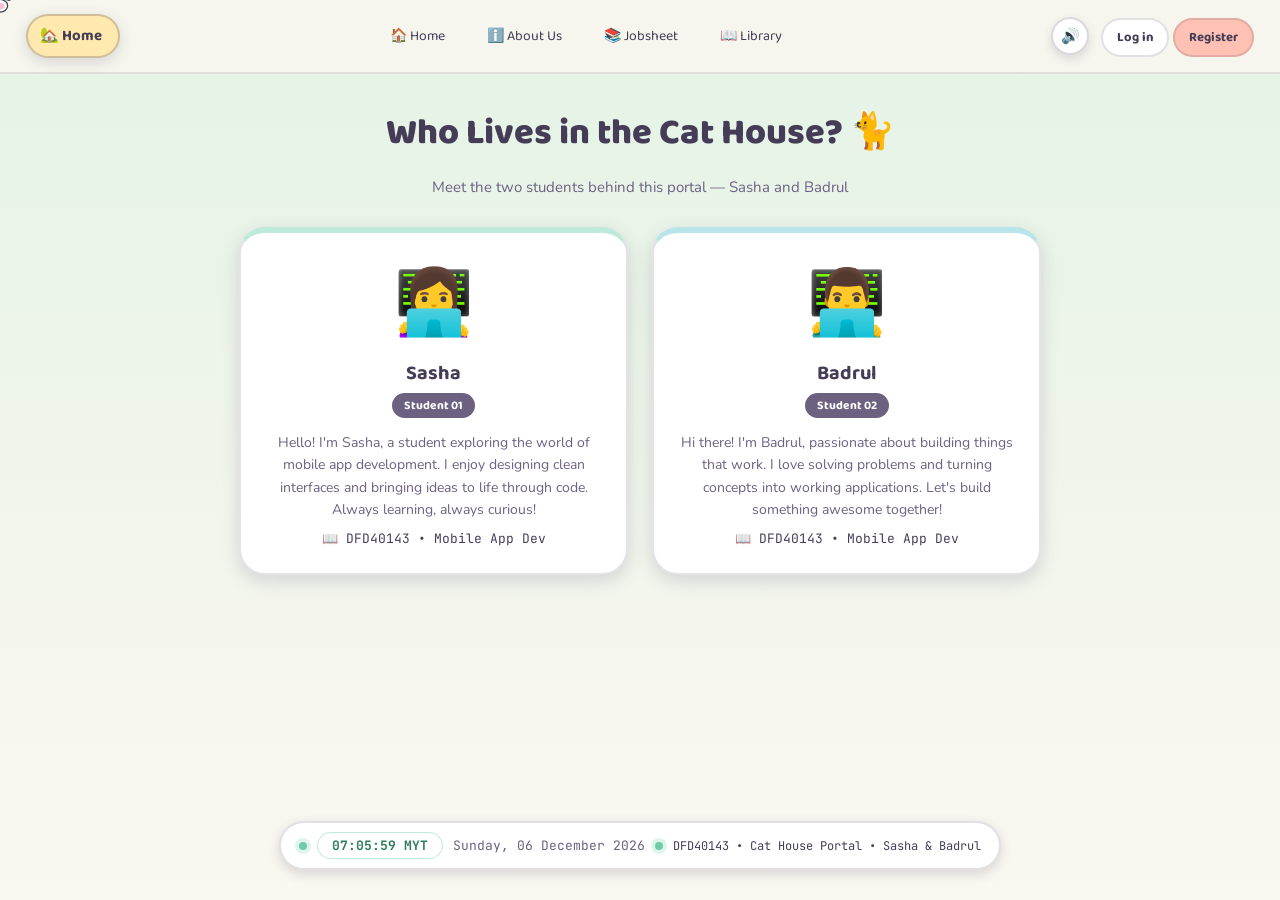
==== commit 97e37c90: "Add files via upload" ====
--- a/about.html
+++ b/about.html
@@ -43,13 +43,13 @@
 
 <nav class="site-nav">
   <div class="nav-left">
-    <a href="index.html" class="home-btn">🏡 Cat House</a>
-    <span class="room-badge">🛏️ About Us</span>
+    <a href="index.html" class="home-btn">🏡 Home</a>
   </div>
   <div class="nav-links">
-    <a href="index.html">Home</a>
-    <a href="about.html" aria-current="page">About</a>
-    <a href="jobsheet.html">Jobsheet</a>
+    <a href="index.html">🏠 Home</a>
+    <a href="about.html">ℹ️ About Us</a>
+    <a href="dashboard.html">📚 Jobsheet</a>
+    <a href="library.html">📖 Library</a>
   </div>
   <div class="nav-right">
     <button type="button" id="soundToggle" class="sound-toggle" title="Toggle meow sound"></button>
--- a/shared-core.css
+++ b/shared-core.css
@@ -178,4 +178,28 @@
   .intro-sky-cloud, .intro-paw, .intro-house, .intro-title, .intro-sub, .intro-course, .enter-btn{
     animation:none !important; opacity:1 !important; transform:none !important;
   }
-}+}
+/* ==============================================
+   🐈 ROAMING KITTEN — WALKS FORWARD, NOT BACKWARD
+   ============================================== */
+#roamKitten {
+  position: fixed;
+  bottom: 20px;
+  font-size: 28px;
+  z-index: 1;
+  pointer-events: none;
+  transition: transform 0.3s ease;
+}
+
+#roamKitten.walking {
+  animation: walkAcross 18s linear forwards;
+}
+
+@keyframes walkAcross {
+  0% { left: -50px; }
+  100% { left: calc(100vw + 50px); }
+}
+
+/* ✅ scaleX ensures cat ALWAYS faces the direction it's moving */
+#roamKitten { transform: scaleX(1); }  /* Facing right */
+#roamKitten[style*="scaleX(-1)"] { transform: scaleX(-1); }  /* Facing left */
